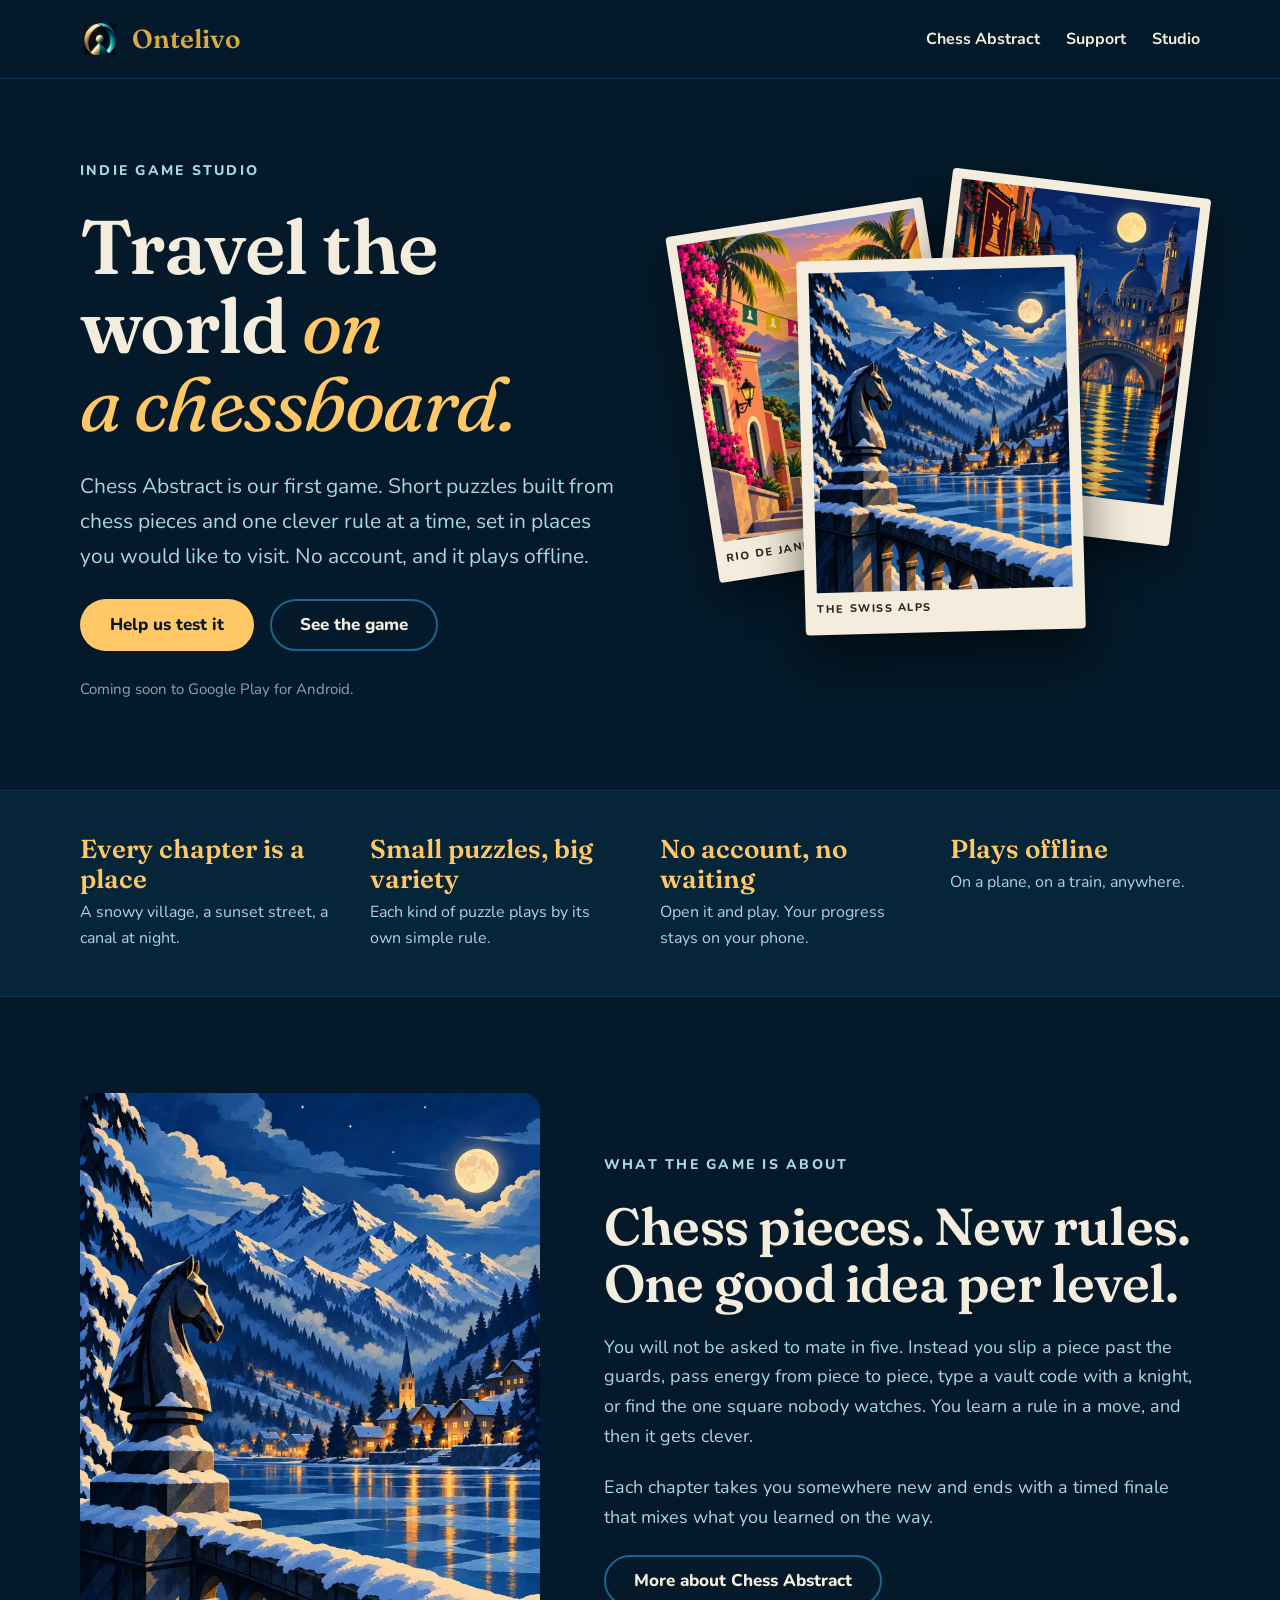
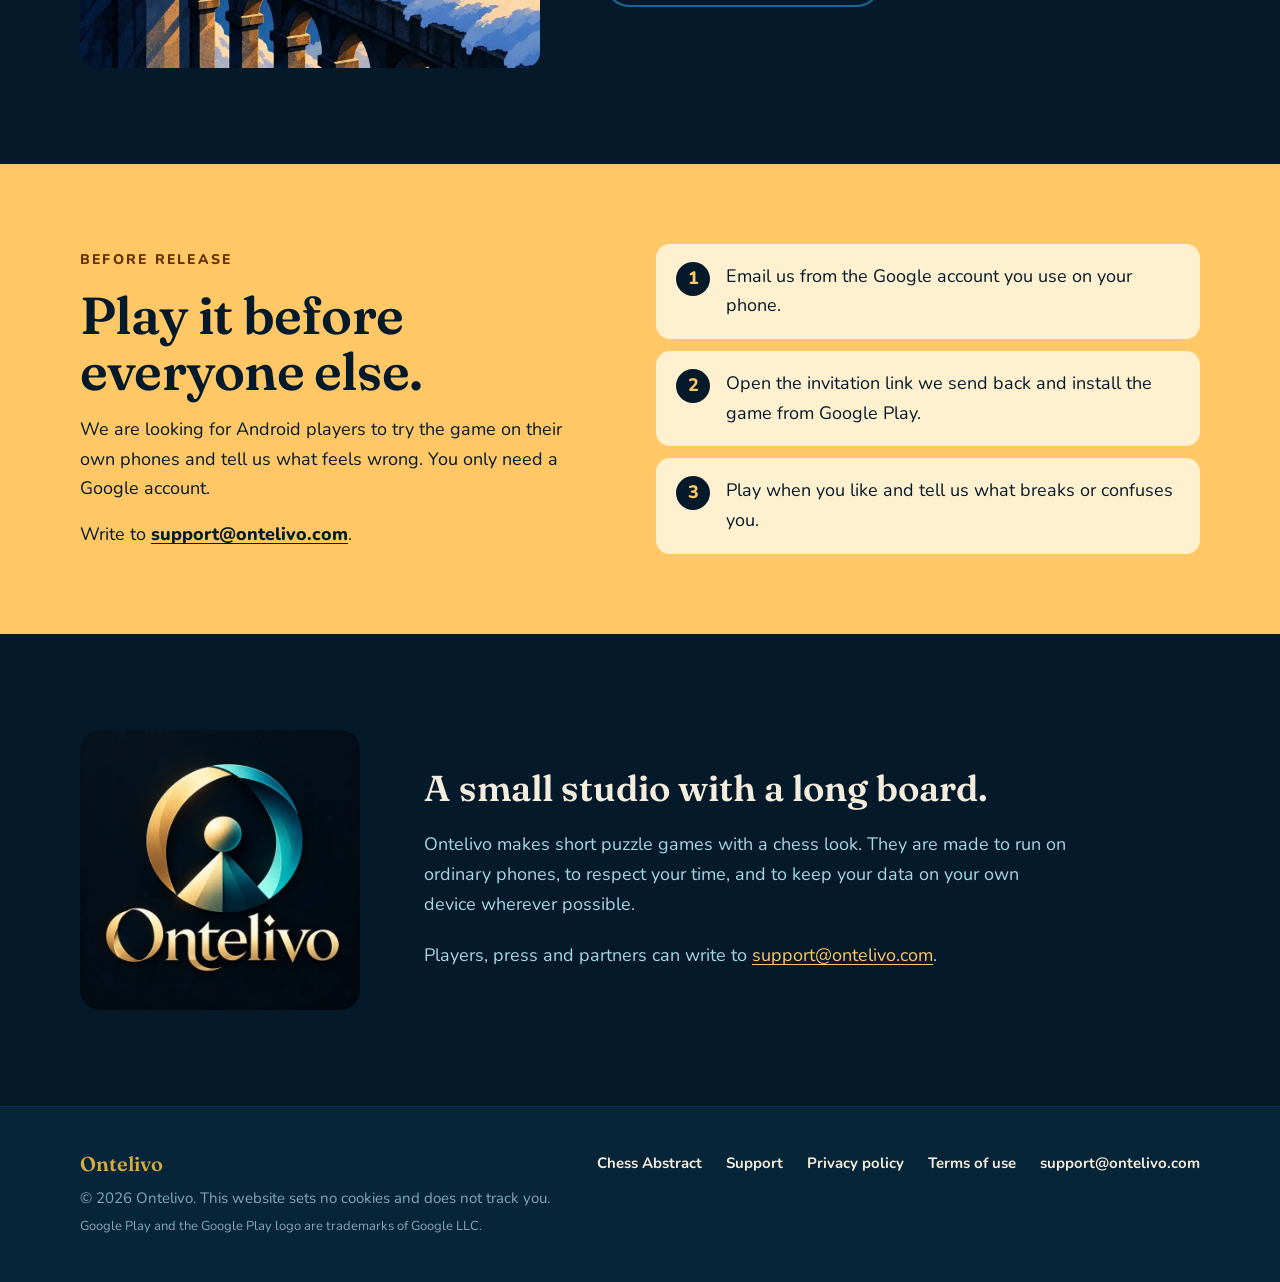
==== index.html @ 1ae859bc "SEO: keyword titles and descriptions, MobileApplication and WebSite structured data Co-Authored-By: " ====
<!doctype html>
<html lang="en">
<head>
<meta charset="utf-8">
<meta name="viewport" content="width=device-width, initial-scale=1, viewport-fit=cover">
<title>Ontelivo · Indie game studio, makers of Chess Abstract</title>
<meta name="description" content="Ontelivo is an indie game studio. Our first game, Chess Abstract, is a chess puzzle game that takes you around the world on a chessboard.">
<link rel="canonical" href="https://ontelivo.com/">
<link rel="icon" type="image/png" sizes="32x32" href="/img/favicon-32.png">
<link rel="icon" href="/favicon.ico" sizes="48x48">
<link rel="icon" type="image/png" sizes="48x48" href="/img/favicon-48.png">
<link rel="icon" type="image/png" sizes="96x96" href="/img/favicon-96.png">
<link rel="icon" type="image/png" sizes="192x192" href="/img/favicon-192.png">
<link rel="apple-touch-icon" href="/img/apple-touch-icon.png">
<meta name="theme-color" content="#041a2a">
<meta property="og:type" content="website">
<meta property="og:site_name" content="Ontelivo">
<meta property="og:title" content="Ontelivo · Indie game studio, makers of Chess Abstract">
<meta property="og:description" content="Ontelivo is an indie game studio. Our first game, Chess Abstract, is a chess puzzle game that takes you around the world on a chessboard.">
<meta property="og:url" content="https://ontelivo.com/">
<meta property="og:image" content="https://ontelivo.com/img/og.png">
<meta property="og:image:width" content="1200">
<meta property="og:image:height" content="630">
<meta name="twitter:card" content="summary_large_image">
<link rel="preload" href="/fonts/nunito-400.woff2" as="font" type="font/woff2" crossorigin>
<link rel="stylesheet" href="/style.css">
<script type="application/ld+json">
{"@context":"https://schema.org","@type":"Organization","name":"Ontelivo","url":"https://ontelivo.com/","logo":"https://ontelivo.com/img/logo.webp","email":"support@ontelivo.com"}
</script>
<script type="application/ld+json">
{"@context":"https://schema.org","@type":"WebSite","name":"Ontelivo","alternateName":"Ontelivo Studio","url":"https://ontelivo.com/"}
</script>
</head>
<body class="">
<a class="skip" href="#main">Skip to content</a>
<header class="site-header"><div class="wrap">
  <a class="brand" href="/"><span class="mark"><img src="/img/mark.webp" alt="" width="32" height="32"></span><span class="word">Ontelivo</span></a>
  <nav class="nav" aria-label="Main">
    <a href="/chess-abstract/">Chess Abstract</a>
    <a href="/chess-abstract/support/">Support</a>
    <a href="/#studio">Studio</a>
  </nav>
</div></header>
<main id="main">

<section class="hero"><div class="wrap">
  <div class="hero-copy">
    <p class="eyebrow">Indie game studio</p>
    <h1 class="h-xl">Travel the world <em class="accent">on a chessboard.</em></h1>
    <p class="lead">Chess Abstract is our first game. Short puzzles built from chess pieces and one clever rule at a time, set in places you would like to visit. No account, and it plays offline.</p>
    <div class="hero-actions">
      <a class="btn btn-primary" href="#test">Help us test it</a>
      <a class="btn btn-ghost" href="/chess-abstract/">See the game</a>
    </div>
    <p class="hero-note">Coming soon to Google Play for Android.</p>
  </div>
  <div class="collage" aria-hidden="false">
    <div class="collage-inner">
      <figure class="polaroid p1"><img src="/img/cover-ch3.webp" width="720" height="900" alt="A sunset view over the bay of Rio de Janeiro from a flight of steps, with pink bougainvillea and bunting printed with chess pawns" loading="lazy"><figcaption>Rio de Janeiro</figcaption></figure>
      <figure class="polaroid p2"><img src="/img/cover-ch2.webp" width="720" height="900" alt="A Venice canal at night with a gondola, a stone bridge and a banner showing a chess queen" loading="lazy"><figcaption>Venice</figcaption></figure>
      <figure class="polaroid p3"><img src="/img/cover-ch1.webp" width="720" height="900" alt="A snow-covered stone knight on a wall above a frozen Alpine lake, a lit village and mountains under a full moon" fetchpriority="high"><figcaption>The Swiss Alps</figcaption></figure>
    </div>
  </div>
</div></section>

<section class="band"><div class="wrap" style="padding-top:44px;padding-bottom:44px">
  <ul class="values">
    <li><strong>Every chapter is a place</strong><span>A snowy village, a sunset street, a canal at night.</span></li>
    <li><strong>Small puzzles, big variety</strong><span>Each kind of puzzle plays by its own simple rule.</span></li>
    <li><strong>No account, no waiting</strong><span>Open it and play. Your progress stays on your phone.</span></li>
    <li><strong>Plays offline</strong><span>On a plane, on a train, anywhere.</span></li>
  </ul>
</div></section>

<section class="section"><div class="wrap"><div class="split">
  <div class="media"><img src="/img/cover-ch1.webp" width="720" height="900" alt="A stone knight on a snowy wall overlooking a frozen lake, an Alpine village and mountains under a full moon" loading="lazy"></div>
  <div class="text">
    <p class="eyebrow">What the game is about</p>
    <h2 class="h-l">Chess pieces. New rules. One good idea per level.</h2>
    <p>You will not be asked to mate in five. Instead you slip a piece past the guards, pass energy from piece to piece, type a vault code with a knight, or find the one square nobody watches. You learn a rule in a move, and then it gets clever.</p>
    <p>Each chapter takes you somewhere new and ends with a timed finale that mixes what you learned on the way.</p>
    <a class="btn btn-ghost" style="align-self:flex-start" href="/chess-abstract/">More about Chess Abstract</a>
  </div>
</div></div></section>

<section class="tester" id="test"><div class="wrap">
  <div class="left">
    <p class="eyebrow">Before release</p>
    <h2 class="h-l">Play it before everyone else.</h2>
    <p>We are looking for Android players to try the game on their own phones and tell us what feels wrong. You only need a Google account.</p>
    <p>Write to <a class="mail" href="mailto:support@ontelivo.com?subject=I%20want%20to%20test%20Chess%20Abstract">support@ontelivo.com</a>.</p>
  </div>
  <ol class="right">
    <li><span>Email us from the Google account you use on your phone.</span></li>
    <li><span>Open the invitation link we send back and install the game from Google Play.</span></li>
    <li><span>Play when you like and tell us what breaks or confuses you.</span></li>
  </ol>
</div></section>

<section class="section" id="studio"><div class="wrap"><div class="split">
  <div class="media" style="max-width:280px;flex-basis:240px"><img src="/img/logo.webp" width="640" height="640" alt="Ontelivo logo" style="aspect-ratio:1;border-radius:20px" loading="lazy"></div>
  <div class="text">
    <h2 class="h-m">A small studio with a long board.</h2>
    <p>Ontelivo makes short puzzle games with a chess look. They are made to run on ordinary phones, to respect your time, and to keep your data on your own device wherever possible.</p>
    <p>Players, press and partners can write to <a href="mailto:support@ontelivo.com">support@ontelivo.com</a>.</p>
  </div>
</div></div></section>

</main>
<footer class="site-footer"><div class="wrap">
  <div class="left">
    <span class="word">Ontelivo</span>
    <span>© 2026 Ontelivo. This website sets no cookies and does not track you.</span>
    <span class="legal">Google Play and the Google Play logo are trademarks of Google LLC.</span>
  </div>
  <nav aria-label="Footer">
    <a href="/chess-abstract/">Chess Abstract</a>
    <a href="/chess-abstract/support/">Support</a>
    <a href="/chess-abstract/privacy/">Privacy policy</a>
    <a href="/chess-abstract/terms/">Terms of use</a>
    <a href="mailto:support@ontelivo.com">support@ontelivo.com</a>
  </nav>
</div></footer>
</body>
</html>
---- style.css ----
/* Ontelivo. Two moods taken from the game: the night "hub" (home, game) and the cream paper (reading pages). */
@font-face { font-family: "Fraunces"; font-weight: 600; font-style: normal; font-display: swap; src: url("/fonts/fraunces-600.woff2") format("woff2"); }
@font-face { font-family: "Fraunces"; font-weight: 400; font-style: italic; font-display: swap; src: url("/fonts/fraunces-400-italic.woff2") format("woff2"); }
@font-face { font-family: "Nunito"; font-weight: 400; font-style: normal; font-display: swap; src: url("/fonts/nunito-400.woff2") format("woff2"); }
@font-face { font-family: "Nunito"; font-weight: 700; font-style: normal; font-display: swap; src: url("/fonts/nunito-700.woff2") format("woff2"); }
@font-face { font-family: "Nunito"; font-weight: 800; font-style: normal; font-display: swap; src: url("/fonts/nunito-800.woff2") format("woff2"); }

:root {
  --night: #041a2a; --deep: #062538; --well: #0a3350; --raised: #0d4d75; --rim: #1b6590;
  --ice: #a9d6e5; --muted: #84a7bb; --lamp: #ffc766; --gold: #d7aa42;
  --cream: #f4ecdc; --paper-card: #fffaf0; --paper-line: #ddd2bd; --ink: #2b2a26; --ink-soft: #5c584f; --green: #1f6b3a;
  --display: "Fraunces", Georgia, "Times New Roman", serif;
  --body: "Nunito", system-ui, -apple-system, "Segoe UI", Roboto, sans-serif;
  --gutter: max(20px, env(safe-area-inset-left, 0px));
}

/* Night pages are always dark. Paper pages follow the visitor's setting. */
body { --bg: var(--night); --fg: var(--cream); --soft: var(--ice); --faint: var(--muted); --line: var(--well); --link: var(--lamp); --card: var(--deep); --band: var(--deep); }
body.paper { --bg: var(--cream); --fg: var(--ink); --soft: var(--ink-soft); --faint: var(--ink-soft); --line: var(--paper-line); --link: #0d4d75; --card: var(--paper-card); --band: var(--paper-card); }
@media (prefers-color-scheme: dark) {
  body.paper { --bg: var(--night); --fg: var(--cream); --soft: var(--ice); --faint: var(--muted); --line: var(--well); --link: var(--lamp); --card: var(--deep); --band: var(--deep); --green: #8fd199; }
}

* { box-sizing: border-box; }
html { -webkit-text-size-adjust: 100%; }
body { margin: 0; background: var(--bg); color: var(--fg); font: 18px/1.65 var(--body); }
img { max-width: 100%; height: auto; }
a { color: var(--link); text-underline-offset: 3px; }
a:hover { text-decoration-thickness: 2px; }
a:focus-visible, button:focus-visible { outline: 3px solid var(--lamp); outline-offset: 3px; border-radius: 4px; }
body.paper a:focus-visible { outline-color: #0d4d75; }
@media (prefers-color-scheme: dark) { body.paper a:focus-visible { outline-color: var(--lamp); } }
h1, h2, h3 { font-family: var(--display); font-weight: 600; margin: 0; text-wrap: balance; }
p { margin: 0; }
.wrap { max-width: 1160px; margin: 0 auto; padding-left: var(--gutter); padding-right: max(20px, env(safe-area-inset-right, 0px)); }
.skip { position: absolute; left: -999px; top: 8px; background: var(--lamp); color: var(--night); padding: 10px 16px; border-radius: 8px; font-weight: 800; z-index: 10; }
.skip:focus { left: 8px; }

/* header */
.site-header { border-bottom: 1px solid var(--line); }
.site-header .wrap { display: flex; flex-wrap: wrap; align-items: center; justify-content: space-between; gap: 12px 28px; padding-top: 18px; padding-bottom: 18px; }
.brand { display: flex; align-items: center; gap: 12px; text-decoration: none; color: var(--fg); }
.brand .mark { width: 40px; height: 40px; border-radius: 10px; background: var(--night); display: grid; place-items: center; }
.brand .mark img { width: 32px; height: 32px; display: block; }
.brand .word { font-family: var(--display); font-size: 26px; line-height: 1; color: var(--gold); }
body.paper .brand .word { color: var(--fg); }
.nav { display: flex; flex-wrap: wrap; align-items: center; gap: 4px 26px; font-size: 16px; font-weight: 700; }
.nav a { color: var(--fg); text-decoration: none; padding: 8px 0; }
.nav a:hover { text-decoration: underline; text-underline-offset: 6px; }
.nav a[aria-current="page"] { color: var(--link); text-decoration: underline; text-underline-offset: 6px; text-decoration-thickness: 2px; }

/* buttons */
.btn { display: inline-flex; align-items: center; justify-content: center; min-height: 52px; padding: 0 28px; border-radius: 999px; font-weight: 800; font-size: 17px; text-decoration: none; border: 2px solid transparent; }
.btn-primary { background: var(--lamp); color: var(--night); }
.btn-primary:hover { background: #fff1cf; }
.btn-ghost { border-color: var(--rim); color: var(--fg); }
.btn-ghost:hover { background: var(--well); }
.btn-static { background: var(--well); color: var(--cream); border-color: var(--rim); cursor: default; }

/* type */
.eyebrow { font-size: 14px; font-weight: 800; letter-spacing: 0.16em; text-transform: uppercase; color: var(--soft); }
.lead { font-size: 21px; color: var(--soft); max-width: 34em; }
.h-xl { font-size: clamp(42px, 7vw, 76px); line-height: 1.03; letter-spacing: -0.02em; }
.h-l { font-size: clamp(32px, 4.6vw, 52px); line-height: 1.08; letter-spacing: -0.015em; }
.h-m { font-size: clamp(26px, 3.4vw, 36px); line-height: 1.12; }
em.accent { font-family: var(--display); font-style: italic; font-weight: 400; color: var(--lamp); }

/* home hero */
.hero .wrap { display: flex; flex-wrap: wrap; align-items: center; gap: 56px 64px; padding-top: 80px; padding-bottom: 88px; }
.hero-copy { flex: 1 1 440px; min-width: 0; display: flex; flex-direction: column; gap: 26px; }
.hero-actions { display: flex; flex-wrap: wrap; gap: 12px 16px; align-items: center; }
.hero-note { font-size: 15px; color: var(--faint); }
.collage { flex: 1 1 420px; min-width: 0; display: flex; justify-content: center; }
.collage-inner { position: relative; width: 100%; max-width: 500px; aspect-ratio: 500 / 540; }
.polaroid { position: absolute; margin: 0; padding: 10px 10px 14px; background: var(--cream); color: var(--ink); border-radius: 4px; box-shadow: 0 18px 40px rgba(0, 0, 0, 0.45); }
.polaroid img { display: block; width: 100%; aspect-ratio: 1122 / 1402; object-fit: cover; }
.polaroid figcaption { padding-top: 8px; font-size: 11px; font-weight: 800; letter-spacing: 0.14em; text-transform: uppercase; }
.polaroid.p1 { left: 0; top: 10%; width: 52%; transform: rotate(-9deg); }
.polaroid.p2 { right: 0; top: 4%; width: 52%; transform: rotate(7deg); }
.polaroid.p3 { left: 22%; top: 18%; width: 56%; padding: 12px 12px 16px; transform: rotate(-1.5deg); box-shadow: 0 24px 50px rgba(0, 0, 0, 0.55); }

/* sections */
.band { background: var(--band); border-top: 1px solid var(--line); border-bottom: 1px solid var(--line); }
.section .wrap { padding-top: 96px; padding-bottom: 96px; }
.split { display: flex; flex-wrap: wrap; align-items: center; gap: 48px 64px; }
.split > * { min-width: 0; }
.split .media { flex: 1 1 360px; max-width: 460px; }
.split .media img { display: block; width: 100%; aspect-ratio: 4 / 5; object-fit: cover; border-radius: 16px; }
.split .text { flex: 1 1 440px; display: flex; flex-direction: column; gap: 22px; }
.text p { color: var(--soft); max-width: 36em; }

.pillrow { list-style: none; margin: 0; padding: 0; display: flex; flex-wrap: wrap; gap: 10px; }
.pillrow li { padding: 6px 16px; border-radius: 999px; background: var(--well); color: var(--cream); font-size: 15px; font-weight: 700; }

.values { list-style: none; margin: 0; padding: 0; display: flex; flex-wrap: wrap; gap: 28px 40px; }
.values li { flex: 1 1 220px; min-width: 0; display: flex; flex-direction: column; gap: 4px; }
.values strong { font-family: var(--display); font-size: 26px; font-weight: 600; color: var(--lamp); line-height: 1.15; }
.values span { font-size: 16px; color: var(--soft); }

.tester { background: var(--lamp); color: var(--night); }
.tester .wrap { padding-top: 80px; padding-bottom: 80px; display: flex; flex-wrap: wrap; gap: 36px 72px; align-items: center; }
.tester .eyebrow { color: #633002; }
.tester .left { flex: 1 1 380px; min-width: 0; display: flex; flex-direction: column; gap: 16px; }
.tester .left p { max-width: 30em; }
.tester a.mail { font-weight: 800; color: var(--night); overflow-wrap: anywhere; }
.tester .right { flex: 1 1 420px; min-width: 0; margin: 0; padding: 0; list-style: none; display: flex; flex-direction: column; gap: 12px; counter-reset: step; }
.tester .right li { counter-increment: step; display: flex; gap: 16px; align-items: flex-start; padding: 18px 20px; border-radius: 14px; background: #fff1cf; }
.tester .right li::before { content: counter(step); flex: none; width: 34px; height: 34px; border-radius: 50%; background: var(--night); color: var(--lamp); display: grid; place-items: center; font-weight: 800; }

/* game page */
.gamehead .wrap { display: flex; flex-wrap: wrap; align-items: center; gap: 56px 72px; padding-top: 72px; padding-bottom: 88px; }
.gamehead .copy { flex: 1 1 460px; min-width: 0; display: flex; flex-direction: column; gap: 24px; }
.gamehead .icon-row { display: flex; align-items: center; gap: 16px; }
.gamehead .icon-row img { width: 72px; height: 72px; border-radius: 18px; }
.phone { flex: 0 1 320px; width: 100%; max-width: 320px; aspect-ratio: 9 / 19; padding: 12px; border-radius: 44px; background: #0b0f14; border: 1px solid var(--rim); box-shadow: 0 30px 60px rgba(0, 0, 0, 0.5); margin: 0 auto; }
.phone .screen { position: relative; width: 100%; height: 100%; border-radius: 32px; overflow: hidden; background: var(--deep); }
.phone .screen img { position: absolute; inset: 0; width: 100%; height: 100%; object-fit: cover; }
.phone .caption { position: absolute; left: 0; right: 0; bottom: 0; padding: 22px 18px 26px; background: rgba(4, 26, 42, 0.84); display: flex; flex-direction: column; align-items: center; gap: 4px; text-align: center; }
.phone .caption small { font-size: 11px; font-weight: 800; letter-spacing: 0.2em; color: var(--ice); }
.phone .caption strong { font-family: var(--display); font-size: 26px; letter-spacing: 0.04em; font-weight: 600; }
.phone .caption .go { margin-top: 10px; padding: 9px 34px; border-radius: 12px; background: #278447; border-bottom: 4px solid #1b5e31; color: #fff; font-weight: 800; letter-spacing: 0.08em; }

.cards { display: flex; flex-wrap: wrap; gap: 28px; margin-top: 44px; }
.postcard { flex: 1 1 280px; min-width: 0; margin: 0; padding: 12px 12px 22px; border-radius: 6px; background: var(--cream); color: var(--ink); display: flex; flex-direction: column; gap: 14px; }
.postcard img { display: block; width: 100%; aspect-ratio: 1122 / 1402; object-fit: cover; border-radius: 2px; }
.postcard .meta { padding: 0 8px; display: flex; flex-direction: column; gap: 4px; }
.postcard .where { font-size: 12px; font-weight: 800; letter-spacing: 0.16em; text-transform: uppercase; color: #5c584f; }
.postcard h3 { font-size: 28px; line-height: 1.12; }
.postcard .quote { font-family: var(--display); font-style: italic; font-weight: 400; font-size: 17px; color: #5c584f; }

.rules { display: flex; flex-wrap: wrap; gap: 20px; margin-top: 44px; }
.rule { flex: 1 1 300px; min-width: 0; padding: 24px; border-radius: 14px; background: var(--paper-card); border: 1px solid var(--paper-line); display: flex; flex-direction: column; gap: 8px; color: var(--ink); }
.rule .sq { width: 34px; height: 34px; background: conic-gradient(#2b2a26 0 25%, #d4bb88 0 50%, #2b2a26 0 75%, #d4bb88 0); border-radius: 4px; }
.rule h3 { font-size: 26px; }
.rule p { font-size: 16px; color: #5c584f; }
.paperband { background: var(--cream); color: var(--ink); }
.paperband .eyebrow { color: var(--green); }
.paperband .h-l { margin-top: 14px; max-width: 18em; }
.rush { margin-top: 24px; padding: 26px 30px; border-radius: 14px; background: var(--night); color: var(--cream); display: flex; flex-wrap: wrap; gap: 8px 40px; align-items: center; justify-content: space-between; }
.rush h3 { font-size: 30px; color: var(--lamp); }
.rush p { color: var(--ice); flex: 1 1 340px; }

/* reading pages */
.doc-head .wrap { padding-top: 64px; padding-bottom: 28px; display: flex; flex-direction: column; gap: 14px; }
.crumbs { font-size: 15px; font-weight: 700; color: var(--faint); }
.crumbs a { color: var(--faint); }
.doc-head h1 { font-size: clamp(38px, 6vw, 62px); line-height: 1.06; letter-spacing: -0.02em; }
.doc-head .lead { color: var(--soft); }
.stamp { font-size: 15px; color: var(--faint); }
.doc .wrap { padding-top: 20px; padding-bottom: 104px; display: flex; flex-wrap: wrap; align-items: flex-start; gap: 40px 56px; }
.toc { flex: 0 1 240px; min-width: 0; position: sticky; top: 16px; font-size: 15px; font-weight: 700; display: flex; flex-direction: column; gap: 4px; }
.toc a { color: var(--soft); text-decoration: none; padding: 5px 0; }
.toc a:hover { color: var(--link); text-decoration: underline; }
.toc .eyebrow { margin-bottom: 6px; }
.prose { flex: 1 1 560px; min-width: 0; max-width: 46em; display: flex; flex-direction: column; gap: 14px; }
.prose h2 { font-size: 30px; line-height: 1.15; margin-top: 30px; scroll-margin-top: 20px; }
.prose h2:first-child { margin-top: 0; }
.prose h3 { font-size: 21px; margin-top: 10px; }
.prose p, .prose li { font-size: 18px; }
.prose ul { margin: 0; padding-left: 22px; display: flex; flex-direction: column; gap: 8px; }
.prose .box { padding: 20px 22px; border-radius: 14px; background: var(--card); border: 1px solid var(--line); display: flex; flex-direction: column; gap: 8px; }
.prose .box h3 { margin-top: 0; }
.tablewrap { overflow-x: auto; border: 1px solid var(--line); border-radius: 12px; }
table { border-collapse: collapse; width: 100%; min-width: 560px; font-size: 16px; }
th, td { text-align: left; vertical-align: top; padding: 12px 14px; border-bottom: 1px solid var(--line); }
th { font-size: 13px; letter-spacing: 0.1em; text-transform: uppercase; color: var(--faint); background: var(--card); }
tr:last-child td { border-bottom: 0; }

/* support */
.support .wrap { padding-top: 24px; padding-bottom: 104px; display: flex; flex-wrap: wrap; align-items: flex-start; gap: 48px; }
.contact { flex: 1 1 360px; max-width: 440px; min-width: 0; display: flex; flex-direction: column; gap: 18px; padding: 30px; border-radius: 18px; background: var(--night); color: var(--cream); }
.contact h2 { font-size: 30px; }
.contact .addr { font-size: 22px; font-weight: 800; color: var(--lamp); overflow-wrap: anywhere; }
.contact p { font-size: 16px; color: var(--ice); }
.template { padding: 16px 18px; border-radius: 12px; background: var(--deep); border: 1px solid var(--well); font-size: 15px; line-height: 1.7; color: var(--cream); }
.template p { color: var(--cream); font-size: 15px; }
.faq { flex: 999 1 520px; min-width: 0; display: flex; flex-direction: column; gap: 52px; }
.faq h2 { font-family: var(--body); font-size: 14px; font-weight: 800; letter-spacing: 0.16em; text-transform: uppercase; color: var(--green); margin-bottom: 8px; }
.faq .q { padding: 20px 0; border-top: 1px solid var(--line); display: flex; flex-direction: column; gap: 6px; }
.faq h3 { font-size: 24px; line-height: 1.25; }
.faq .q p { color: var(--soft); max-width: 40em; }

/* footer */
.site-footer { background: var(--deep); border-top: 1px solid var(--well); color: var(--muted); }
.site-footer .wrap { padding-top: 40px; padding-bottom: calc(44px + env(safe-area-inset-bottom, 0px)); display: flex; flex-wrap: wrap; justify-content: space-between; gap: 24px 40px; font-size: 15px; }
.site-footer .left { display: flex; flex-direction: column; gap: 6px; max-width: 34em; }
.site-footer .word { font-family: var(--display); font-size: 20px; color: var(--gold); }
.site-footer nav { display: flex; flex-wrap: wrap; gap: 6px 24px; align-items: flex-start; font-weight: 700; }
.site-footer a { color: var(--cream); text-decoration: none; padding: 4px 0; }
.site-footer a:hover { text-decoration: underline; }
.site-footer a:focus-visible { outline-color: var(--lamp); }
.site-footer .legal { font-size: 13px; }

@media (max-width: 640px) {
  body { font-size: 17px; }
  .hero .wrap { padding-top: 48px; padding-bottom: 56px; }
  .section .wrap { padding-top: 64px; padding-bottom: 64px; }
  .tester .wrap { padding-top: 56px; padding-bottom: 56px; }
  .toc { position: static; flex-basis: 100%; }
}
@media (prefers-reduced-motion: reduce) { * { scroll-behavior: auto !important; } }
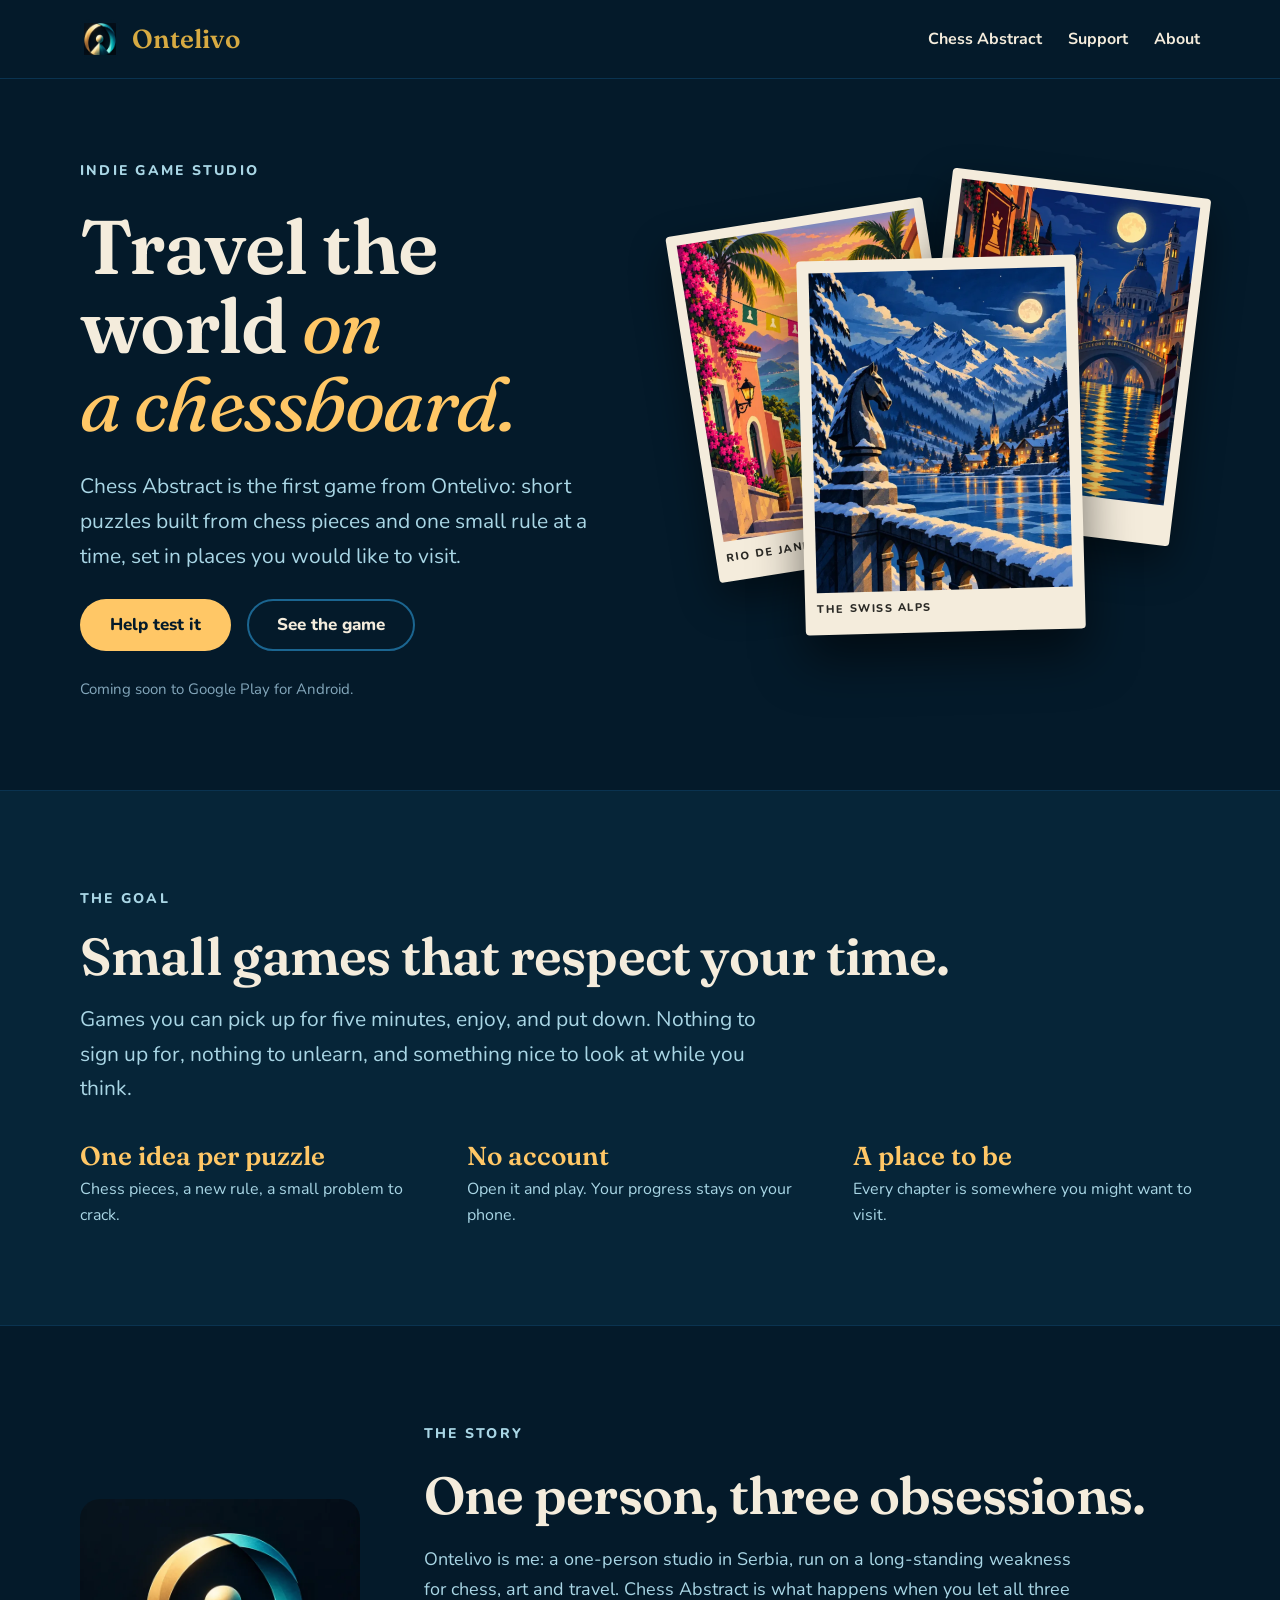
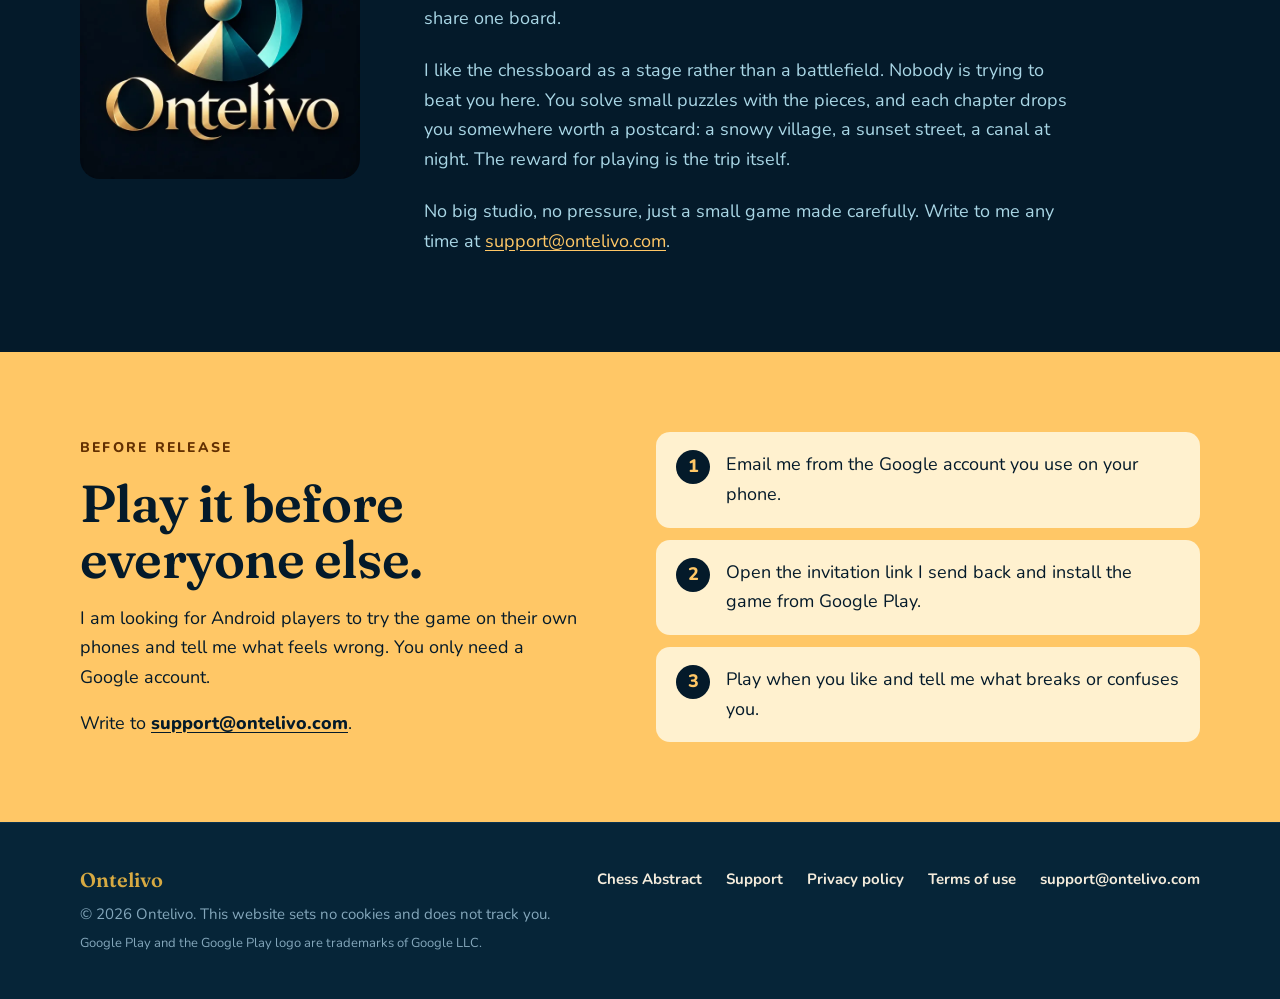
==== commit 174d35b5: "Revise site: minimal home with goal and story, drop unverified claims - Home: add goal and one-perso" ====
--- a/index.html
+++ b/index.html
@@ -4,7 +4,7 @@
 <meta charset="utf-8">
 <meta name="viewport" content="width=device-width, initial-scale=1, viewport-fit=cover">
 <title>Ontelivo · Indie game studio, makers of Chess Abstract</title>
-<meta name="description" content="Ontelivo is an indie game studio. Our first game, Chess Abstract, is a chess puzzle game that takes you around the world on a chessboard.">
+<meta name="description" content="Ontelivo is a one-person indie game studio from Serbia. Its first game, Chess Abstract, is a chess puzzle game that takes you around the world on a chessboard.">
 <link rel="canonical" href="https://ontelivo.com/">
 <link rel="icon" type="image/png" sizes="32x32" href="/img/favicon-32.png">
 <link rel="icon" href="/favicon.ico" sizes="48x48">
@@ -16,7 +16,7 @@
 <meta property="og:type" content="website">
 <meta property="og:site_name" content="Ontelivo">
 <meta property="og:title" content="Ontelivo · Indie game studio, makers of Chess Abstract">
-<meta property="og:description" content="Ontelivo is an indie game studio. Our first game, Chess Abstract, is a chess puzzle game that takes you around the world on a chessboard.">
+<meta property="og:description" content="Ontelivo is a one-person indie game studio from Serbia. Its first game, Chess Abstract, is a chess puzzle game that takes you around the world on a chessboard.">
 <meta property="og:url" content="https://ontelivo.com/">
 <meta property="og:image" content="https://ontelivo.com/img/og.png">
 <meta property="og:image:width" content="1200">
@@ -38,7 +38,7 @@
   <nav class="nav" aria-label="Main">
     <a href="/chess-abstract/">Chess Abstract</a>
     <a href="/chess-abstract/support/">Support</a>
-    <a href="/#studio">Studio</a>
+    <a href="/#about">About</a>
   </nav>
 </div></header>
 <main id="main">
@@ -47,14 +47,14 @@
   <div class="hero-copy">
     <p class="eyebrow">Indie game studio</p>
     <h1 class="h-xl">Travel the world <em class="accent">on a chessboard.</em></h1>
-    <p class="lead">Chess Abstract is our first game. Short puzzles built from chess pieces and one clever rule at a time, set in places you would like to visit. No account, and it plays offline.</p>
+    <p class="lead">Chess Abstract is the first game from Ontelivo: short puzzles built from chess pieces and one small rule at a time, set in places you would like to visit.</p>
     <div class="hero-actions">
-      <a class="btn btn-primary" href="#test">Help us test it</a>
+      <a class="btn btn-primary" href="#test">Help test it</a>
       <a class="btn btn-ghost" href="/chess-abstract/">See the game</a>
     </div>
     <p class="hero-note">Coming soon to Google Play for Android.</p>
   </div>
-  <div class="collage" aria-hidden="false">
+  <div class="collage">
     <div class="collage-inner">
       <figure class="polaroid p1"><img src="/img/cover-ch3.webp" width="720" height="900" alt="A sunset view over the bay of Rio de Janeiro from a flight of steps, with pink bougainvillea and bunting printed with chess pawns" loading="lazy"><figcaption>Rio de Janeiro</figcaption></figure>
       <figure class="polaroid p2"><img src="/img/cover-ch2.webp" width="720" height="900" alt="A Venice canal at night with a gondola, a stone bridge and a banner showing a chess queen" loading="lazy"><figcaption>Venice</figcaption></figure>
@@ -63,23 +63,25 @@
   </div>
 </div></section>
 
-<section class="band"><div class="wrap" style="padding-top:44px;padding-bottom:44px">
+<section class="band section" id="goal"><div class="wrap stack">
+  <p class="eyebrow">The goal</p>
+  <h2 class="h-l">Small games that respect your time.</h2>
+  <p class="lead">Games you can pick up for five minutes, enjoy, and put down. Nothing to sign up for, nothing to unlearn, and something nice to look at while you think.</p>
   <ul class="values">
-    <li><strong>Every chapter is a place</strong><span>A snowy village, a sunset street, a canal at night.</span></li>
-    <li><strong>Small puzzles, big variety</strong><span>Each kind of puzzle plays by its own simple rule.</span></li>
-    <li><strong>No account, no waiting</strong><span>Open it and play. Your progress stays on your phone.</span></li>
-    <li><strong>Plays offline</strong><span>On a plane, on a train, anywhere.</span></li>
+    <li><strong>One idea per puzzle</strong><span>Chess pieces, a new rule, a small problem to crack.</span></li>
+    <li><strong>No account</strong><span>Open it and play. Your progress stays on your phone.</span></li>
+    <li><strong>A place to be</strong><span>Every chapter is somewhere you might want to visit.</span></li>
   </ul>
 </div></section>
 
-<section class="section"><div class="wrap"><div class="split">
-  <div class="media"><img src="/img/cover-ch1.webp" width="720" height="900" alt="A stone knight on a snowy wall overlooking a frozen lake, an Alpine village and mountains under a full moon" loading="lazy"></div>
+<section class="section" id="about"><div class="wrap"><div class="split">
+  <div class="media" style="max-width:280px;flex-basis:240px"><img src="/img/logo.webp" width="640" height="640" alt="Ontelivo logo" style="aspect-ratio:1;border-radius:20px" loading="lazy"></div>
   <div class="text">
-    <p class="eyebrow">What the game is about</p>
-    <h2 class="h-l">Chess pieces. New rules. One good idea per level.</h2>
-    <p>You will not be asked to mate in five. Instead you slip a piece past the guards, pass energy from piece to piece, type a vault code with a knight, or find the one square nobody watches. You learn a rule in a move, and then it gets clever.</p>
-    <p>Each chapter takes you somewhere new and ends with a timed finale that mixes what you learned on the way.</p>
-    <a class="btn btn-ghost" style="align-self:flex-start" href="/chess-abstract/">More about Chess Abstract</a>
+    <p class="eyebrow">The story</p>
+    <h2 class="h-l">One person, three obsessions.</h2>
+    <p>Ontelivo is me: a one-person studio in Serbia, run on a long-standing weakness for chess, art and travel. Chess Abstract is what happens when you let all three share one board.</p>
+    <p>I like the chessboard as a stage rather than a battlefield. Nobody is trying to beat you here. You solve small puzzles with the pieces, and each chapter drops you somewhere worth a postcard: a snowy village, a sunset street, a canal at night. The reward for playing is the trip itself.</p>
+    <p>No big studio, no pressure, just a small game made carefully. Write to me any time at <a href="mailto:support@ontelivo.com">support@ontelivo.com</a>.</p>
   </div>
 </div></div></section>
 
@@ -87,24 +89,15 @@
   <div class="left">
     <p class="eyebrow">Before release</p>
     <h2 class="h-l">Play it before everyone else.</h2>
-    <p>We are looking for Android players to try the game on their own phones and tell us what feels wrong. You only need a Google account.</p>
+    <p>I am looking for Android players to try the game on their own phones and tell me what feels wrong. You only need a Google account.</p>
     <p>Write to <a class="mail" href="mailto:support@ontelivo.com?subject=I%20want%20to%20test%20Chess%20Abstract">support@ontelivo.com</a>.</p>
   </div>
   <ol class="right">
-    <li><span>Email us from the Google account you use on your phone.</span></li>
-    <li><span>Open the invitation link we send back and install the game from Google Play.</span></li>
-    <li><span>Play when you like and tell us what breaks or confuses you.</span></li>
+    <li><span>Email me from the Google account you use on your phone.</span></li>
+    <li><span>Open the invitation link I send back and install the game from Google Play.</span></li>
+    <li><span>Play when you like and tell me what breaks or confuses you.</span></li>
   </ol>
 </div></section>
-
-<section class="section" id="studio"><div class="wrap"><div class="split">
-  <div class="media" style="max-width:280px;flex-basis:240px"><img src="/img/logo.webp" width="640" height="640" alt="Ontelivo logo" style="aspect-ratio:1;border-radius:20px" loading="lazy"></div>
-  <div class="text">
-    <h2 class="h-m">A small studio with a long board.</h2>
-    <p>Ontelivo makes short puzzle games with a chess look. They are made to run on ordinary phones, to respect your time, and to keep your data on your own device wherever possible.</p>
-    <p>Players, press and partners can write to <a href="mailto:support@ontelivo.com">support@ontelivo.com</a>.</p>
-  </div>
-</div></div></section>
 
 </main>
 <footer class="site-footer"><div class="wrap">
--- a/style.css
+++ b/style.css
@@ -82,6 +82,8 @@
 /* sections */
 .band { background: var(--band); border-top: 1px solid var(--line); border-bottom: 1px solid var(--line); }
 .section .wrap { padding-top: 96px; padding-bottom: 96px; }
+.stack { display: flex; flex-direction: column; align-items: flex-start; gap: 18px; }
+.stack .values { margin-top: 18px; }
 .split { display: flex; flex-wrap: wrap; align-items: center; gap: 48px 64px; }
 .split > * { min-width: 0; }
 .split .media { flex: 1 1 360px; max-width: 460px; }
@@ -89,8 +91,6 @@
 .split .text { flex: 1 1 440px; display: flex; flex-direction: column; gap: 22px; }
 .text p { color: var(--soft); max-width: 36em; }
 
-.pillrow { list-style: none; margin: 0; padding: 0; display: flex; flex-wrap: wrap; gap: 10px; }
-.pillrow li { padding: 6px 16px; border-radius: 999px; background: var(--well); color: var(--cream); font-size: 15px; font-weight: 700; }
 
 .values { list-style: none; margin: 0; padding: 0; display: flex; flex-wrap: wrap; gap: 28px 40px; }
 .values li { flex: 1 1 220px; min-width: 0; display: flex; flex-direction: column; gap: 4px; }
@@ -124,21 +124,8 @@
 .postcard { flex: 1 1 280px; min-width: 0; margin: 0; padding: 12px 12px 22px; border-radius: 6px; background: var(--cream); color: var(--ink); display: flex; flex-direction: column; gap: 14px; }
 .postcard img { display: block; width: 100%; aspect-ratio: 1122 / 1402; object-fit: cover; border-radius: 2px; }
 .postcard .meta { padding: 0 8px; display: flex; flex-direction: column; gap: 4px; }
-.postcard .where { font-size: 12px; font-weight: 800; letter-spacing: 0.16em; text-transform: uppercase; color: #5c584f; }
 .postcard h3 { font-size: 28px; line-height: 1.12; }
-.postcard .quote { font-family: var(--display); font-style: italic; font-weight: 400; font-size: 17px; color: #5c584f; }
 
-.rules { display: flex; flex-wrap: wrap; gap: 20px; margin-top: 44px; }
-.rule { flex: 1 1 300px; min-width: 0; padding: 24px; border-radius: 14px; background: var(--paper-card); border: 1px solid var(--paper-line); display: flex; flex-direction: column; gap: 8px; color: var(--ink); }
-.rule .sq { width: 34px; height: 34px; background: conic-gradient(#2b2a26 0 25%, #d4bb88 0 50%, #2b2a26 0 75%, #d4bb88 0); border-radius: 4px; }
-.rule h3 { font-size: 26px; }
-.rule p { font-size: 16px; color: #5c584f; }
-.paperband { background: var(--cream); color: var(--ink); }
-.paperband .eyebrow { color: var(--green); }
-.paperband .h-l { margin-top: 14px; max-width: 18em; }
-.rush { margin-top: 24px; padding: 26px 30px; border-radius: 14px; background: var(--night); color: var(--cream); display: flex; flex-wrap: wrap; gap: 8px 40px; align-items: center; justify-content: space-between; }
-.rush h3 { font-size: 30px; color: var(--lamp); }
-.rush p { color: var(--ice); flex: 1 1 340px; }
 
 /* reading pages */
 .doc-head .wrap { padding-top: 64px; padding-bottom: 28px; display: flex; flex-direction: column; gap: 14px; }
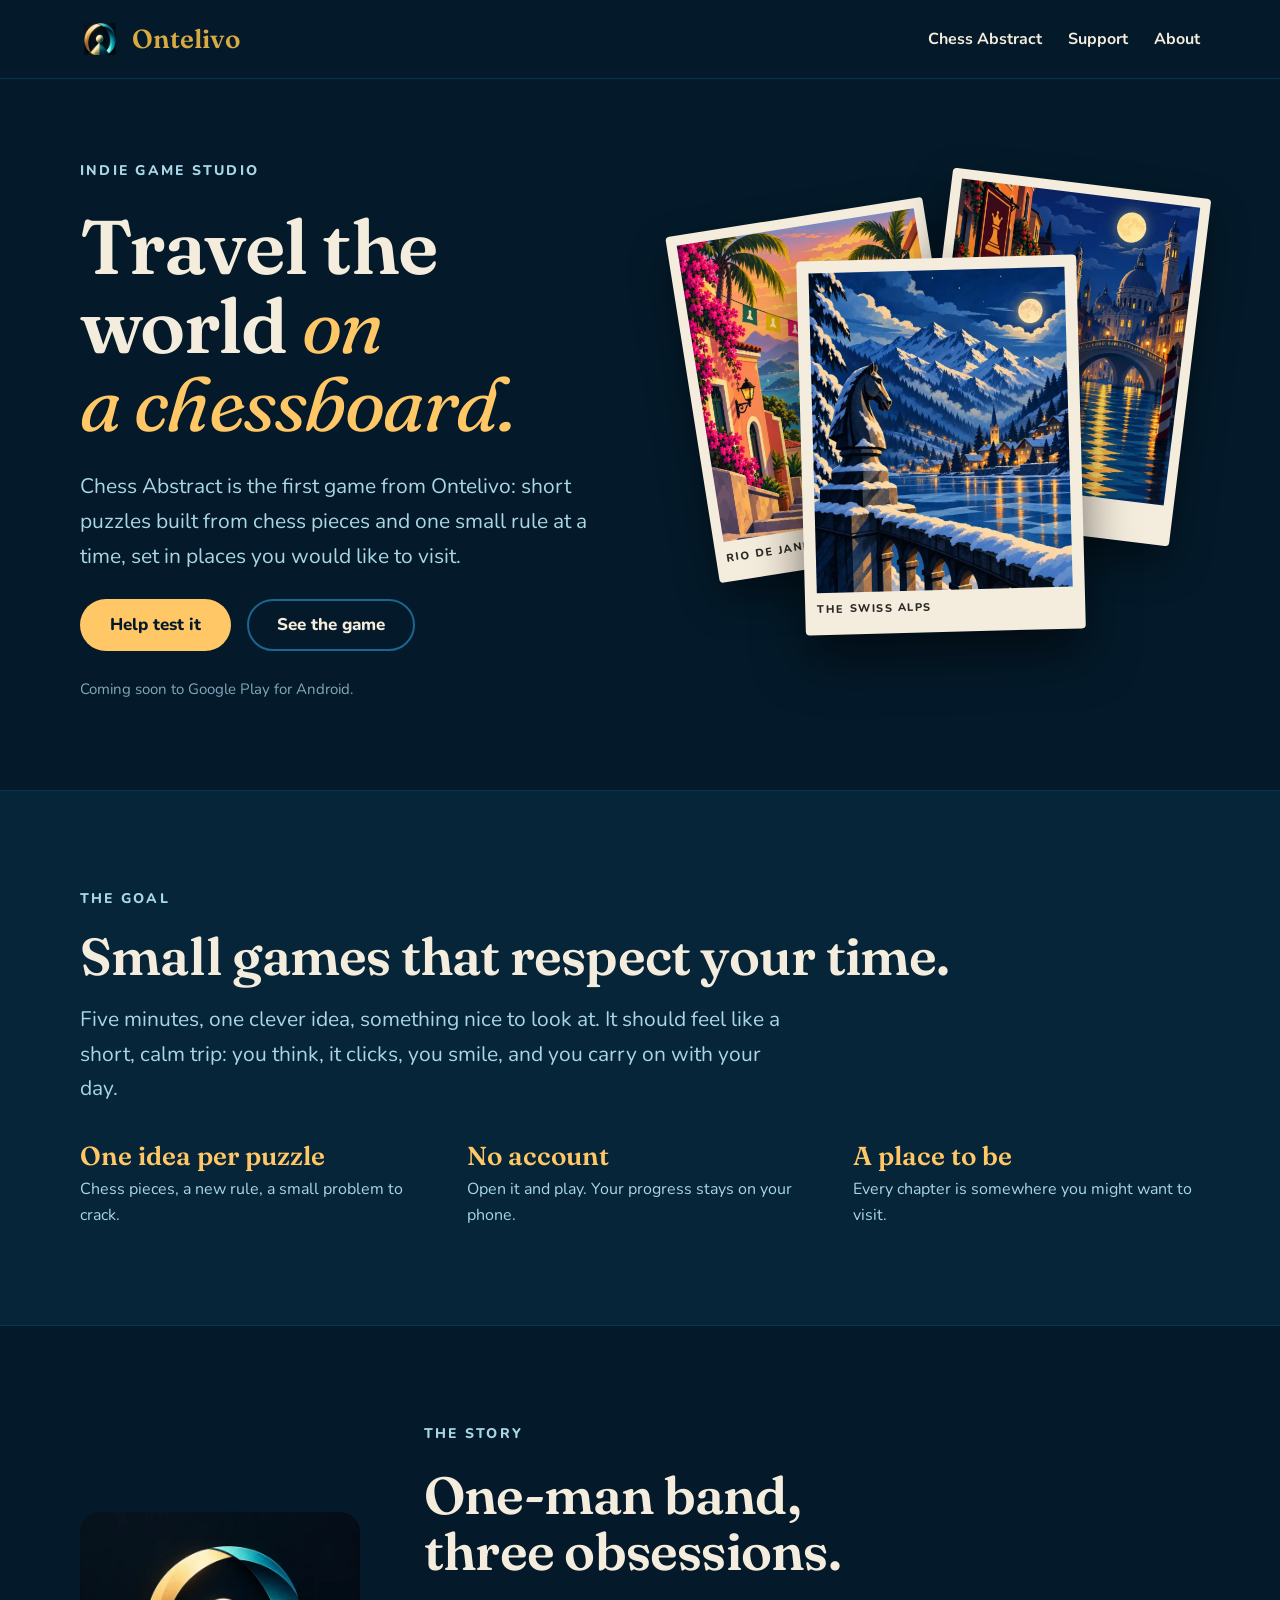
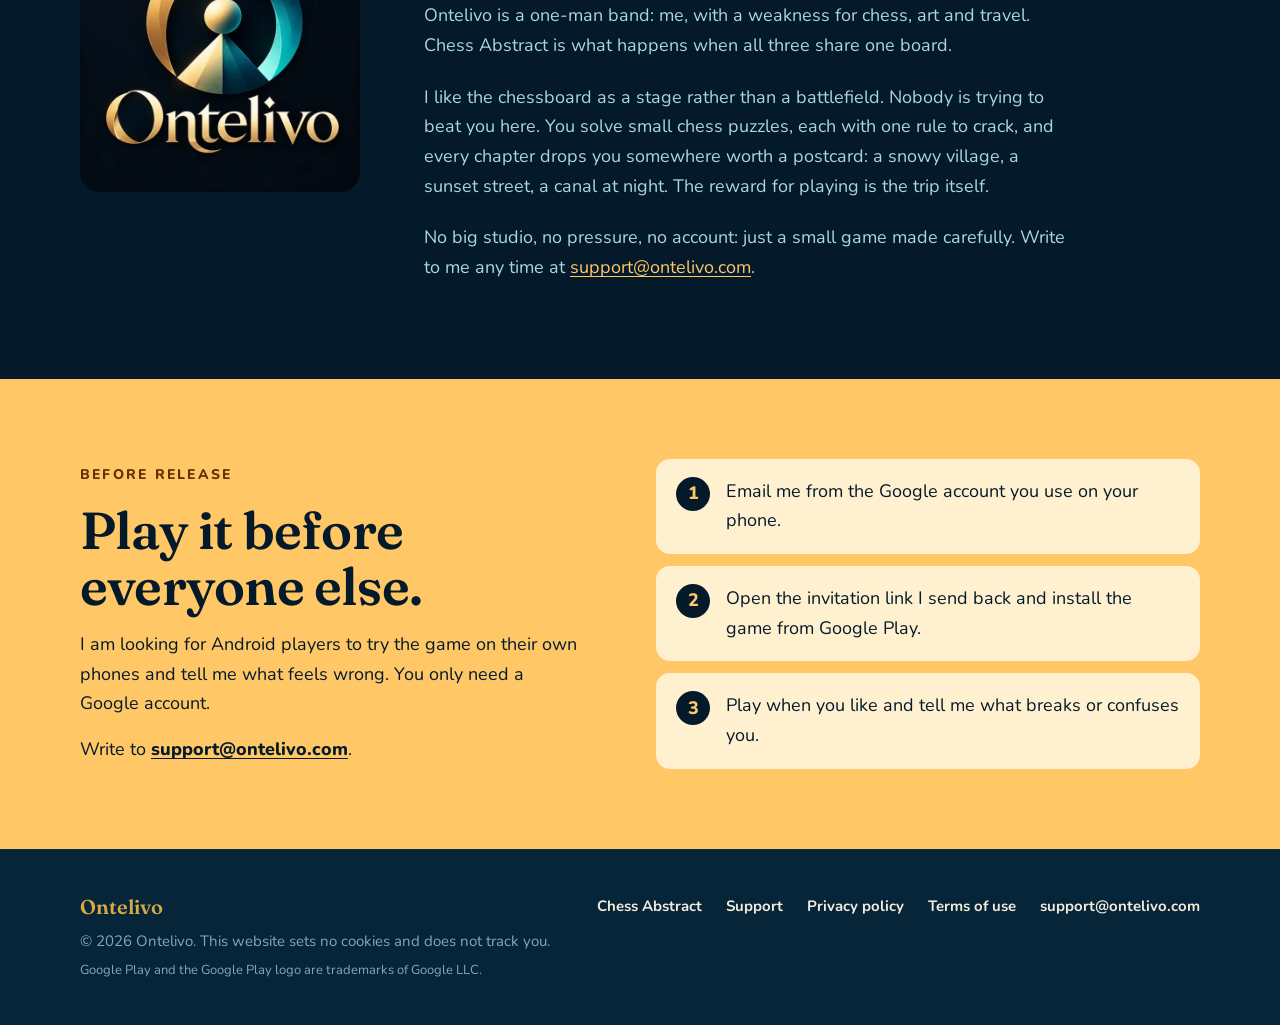
==== commit ae15697e: "Home: one-man band story, drop location, describe the feeling of the game Co-Authored-By: Claude Son" ====
--- a/index.html
+++ b/index.html
@@ -4,7 +4,7 @@
 <meta charset="utf-8">
 <meta name="viewport" content="width=device-width, initial-scale=1, viewport-fit=cover">
 <title>Ontelivo · Indie game studio, makers of Chess Abstract</title>
-<meta name="description" content="Ontelivo is a one-person indie game studio from Serbia. Its first game, Chess Abstract, is a chess puzzle game that takes you around the world on a chessboard.">
+<meta name="description" content="Ontelivo is a one-man-band indie game studio. Its first game, Chess Abstract, is a chess puzzle game that takes you around the world on a chessboard.">
 <link rel="canonical" href="https://ontelivo.com/">
 <link rel="icon" type="image/png" sizes="32x32" href="/img/favicon-32.png">
 <link rel="icon" href="/favicon.ico" sizes="48x48">
@@ -16,7 +16,7 @@
 <meta property="og:type" content="website">
 <meta property="og:site_name" content="Ontelivo">
 <meta property="og:title" content="Ontelivo · Indie game studio, makers of Chess Abstract">
-<meta property="og:description" content="Ontelivo is a one-person indie game studio from Serbia. Its first game, Chess Abstract, is a chess puzzle game that takes you around the world on a chessboard.">
+<meta property="og:description" content="Ontelivo is a one-man-band indie game studio. Its first game, Chess Abstract, is a chess puzzle game that takes you around the world on a chessboard.">
 <meta property="og:url" content="https://ontelivo.com/">
 <meta property="og:image" content="https://ontelivo.com/img/og.png">
 <meta property="og:image:width" content="1200">
@@ -66,7 +66,7 @@
 <section class="band section" id="goal"><div class="wrap stack">
   <p class="eyebrow">The goal</p>
   <h2 class="h-l">Small games that respect your time.</h2>
-  <p class="lead">Games you can pick up for five minutes, enjoy, and put down. Nothing to sign up for, nothing to unlearn, and something nice to look at while you think.</p>
+  <p class="lead">Five minutes, one clever idea, something nice to look at. It should feel like a short, calm trip: you think, it clicks, you smile, and you carry on with your day.</p>
   <ul class="values">
     <li><strong>One idea per puzzle</strong><span>Chess pieces, a new rule, a small problem to crack.</span></li>
     <li><strong>No account</strong><span>Open it and play. Your progress stays on your phone.</span></li>
@@ -78,10 +78,10 @@
   <div class="media" style="max-width:280px;flex-basis:240px"><img src="/img/logo.webp" width="640" height="640" alt="Ontelivo logo" style="aspect-ratio:1;border-radius:20px" loading="lazy"></div>
   <div class="text">
     <p class="eyebrow">The story</p>
-    <h2 class="h-l">One person, three obsessions.</h2>
-    <p>Ontelivo is me: a one-person studio in Serbia, run on a long-standing weakness for chess, art and travel. Chess Abstract is what happens when you let all three share one board.</p>
-    <p>I like the chessboard as a stage rather than a battlefield. Nobody is trying to beat you here. You solve small puzzles with the pieces, and each chapter drops you somewhere worth a postcard: a snowy village, a sunset street, a canal at night. The reward for playing is the trip itself.</p>
-    <p>No big studio, no pressure, just a small game made carefully. Write to me any time at <a href="mailto:support@ontelivo.com">support@ontelivo.com</a>.</p>
+    <h2 class="h-l">One-man band, three obsessions.</h2>
+    <p>Ontelivo is a one-man band: me, with a weakness for chess, art and travel. Chess Abstract is what happens when all three share one board.</p>
+    <p>I like the chessboard as a stage rather than a battlefield. Nobody is trying to beat you here. You solve small chess puzzles, each with one rule to crack, and every chapter drops you somewhere worth a postcard: a snowy village, a sunset street, a canal at night. The reward for playing is the trip itself.</p>
+    <p>No big studio, no pressure, no account: just a small game made carefully. Write to me any time at <a href="mailto:support@ontelivo.com">support@ontelivo.com</a>.</p>
   </div>
 </div></div></section>
 
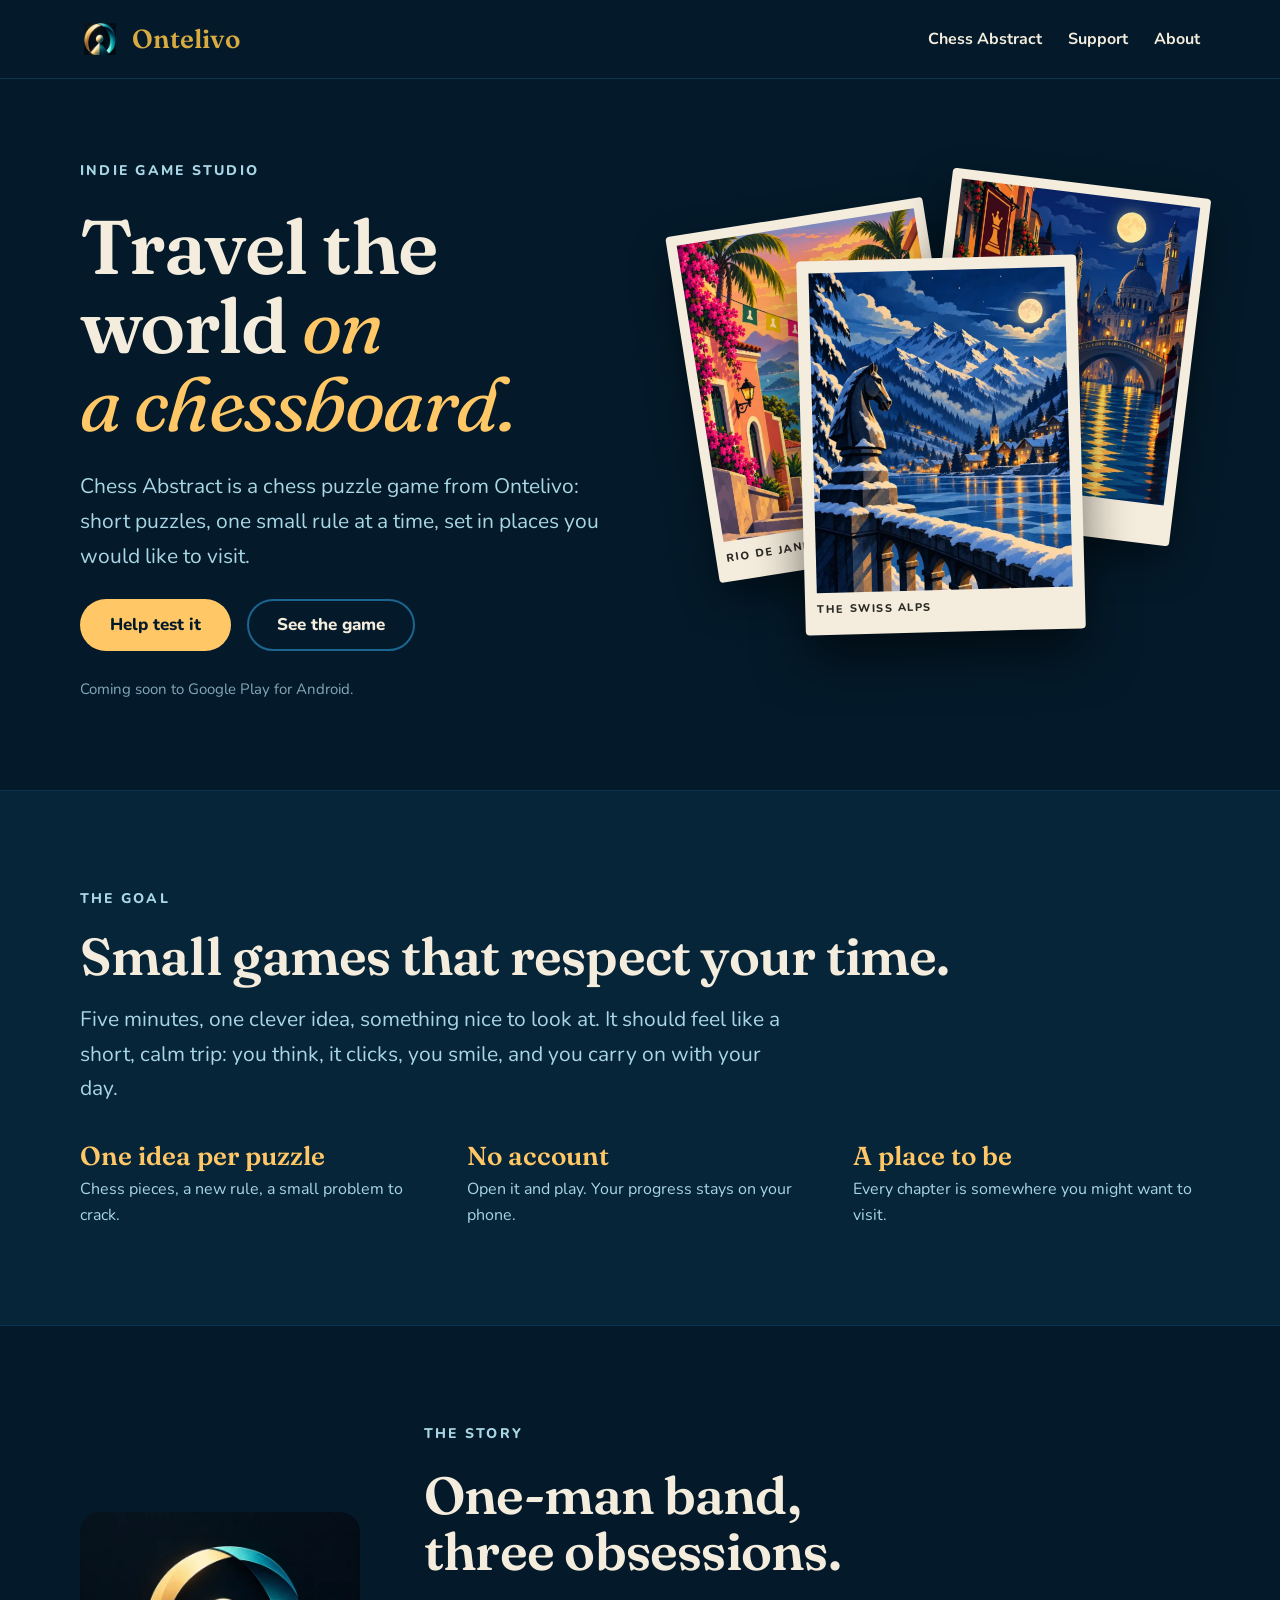
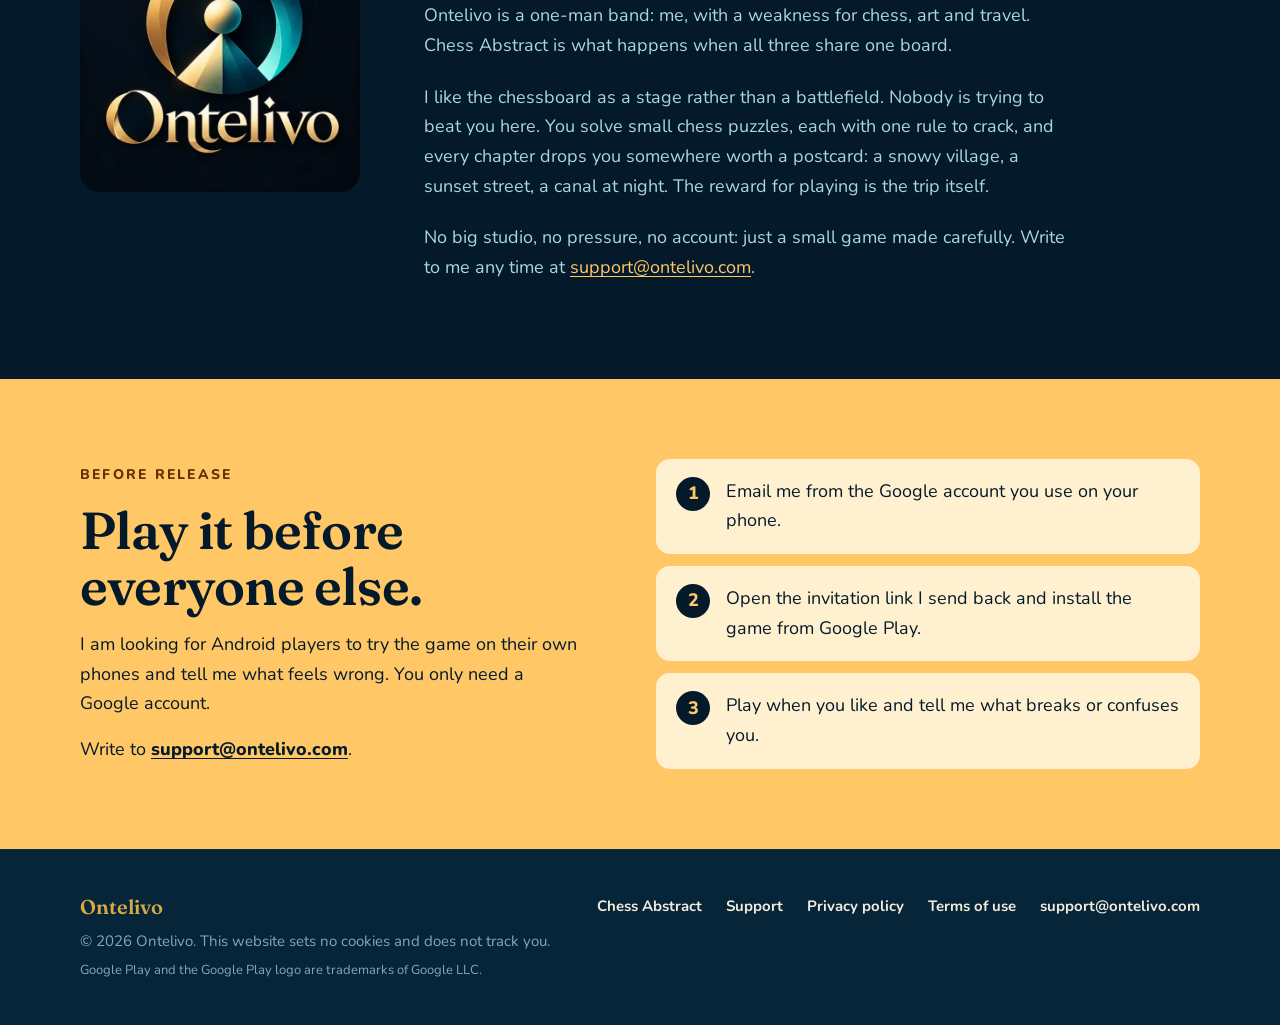
==== commit f1e81973: "SEO: distinct titles and descriptions, robots and social meta, breadcrumbs, sitemap lastmod, hero im" ====
--- a/index.html
+++ b/index.html
@@ -5,6 +5,7 @@
 <meta name="viewport" content="width=device-width, initial-scale=1, viewport-fit=cover">
 <title>Ontelivo · Indie game studio, makers of Chess Abstract</title>
 <meta name="description" content="Ontelivo is a one-man-band indie game studio. Its first game, Chess Abstract, is a chess puzzle game that takes you around the world on a chessboard.">
+<meta name="robots" content="index, follow, max-image-preview:large">
 <link rel="canonical" href="https://ontelivo.com/">
 <link rel="icon" type="image/png" sizes="32x32" href="/img/favicon-32.png">
 <link rel="icon" href="/favicon.ico" sizes="48x48">
@@ -15,6 +16,7 @@
 <meta name="theme-color" content="#041a2a">
 <meta property="og:type" content="website">
 <meta property="og:site_name" content="Ontelivo">
+<meta property="og:locale" content="en_US">
 <meta property="og:title" content="Ontelivo · Indie game studio, makers of Chess Abstract">
 <meta property="og:description" content="Ontelivo is a one-man-band indie game studio. Its first game, Chess Abstract, is a chess puzzle game that takes you around the world on a chessboard.">
 <meta property="og:url" content="https://ontelivo.com/">
@@ -22,10 +24,14 @@
 <meta property="og:image:width" content="1200">
 <meta property="og:image:height" content="630">
 <meta name="twitter:card" content="summary_large_image">
+<meta name="twitter:title" content="Ontelivo · Indie game studio, makers of Chess Abstract">
+<meta name="twitter:description" content="Ontelivo is a one-man-band indie game studio. Its first game, Chess Abstract, is a chess puzzle game that takes you around the world on a chessboard.">
+<meta name="twitter:image" content="https://ontelivo.com/img/og.png">
 <link rel="preload" href="/fonts/nunito-400.woff2" as="font" type="font/woff2" crossorigin>
+<link rel="preload" href="/img/cover-ch1.webp" as="image" fetchpriority="high">
 <link rel="stylesheet" href="/style.css">
 <script type="application/ld+json">
-{"@context":"https://schema.org","@type":"Organization","name":"Ontelivo","url":"https://ontelivo.com/","logo":"https://ontelivo.com/img/logo.webp","email":"support@ontelivo.com"}
+{"@context":"https://schema.org","@type":"Organization","name":"Ontelivo","url":"https://ontelivo.com/","description":"One-man-band indie game studio making short chess puzzle games.","logo":"https://ontelivo.com/img/logo.webp","email":"support@ontelivo.com"}
 </script>
 <script type="application/ld+json">
 {"@context":"https://schema.org","@type":"WebSite","name":"Ontelivo","alternateName":"Ontelivo Studio","url":"https://ontelivo.com/"}
@@ -47,7 +53,7 @@
   <div class="hero-copy">
     <p class="eyebrow">Indie game studio</p>
     <h1 class="h-xl">Travel the world <em class="accent">on a chessboard.</em></h1>
-    <p class="lead">Chess Abstract is the first game from Ontelivo: short puzzles built from chess pieces and one small rule at a time, set in places you would like to visit.</p>
+    <p class="lead">Chess Abstract is a chess puzzle game from Ontelivo: short puzzles, one small rule at a time, set in places you would like to visit.</p>
     <div class="hero-actions">
       <a class="btn btn-primary" href="#test">Help test it</a>
       <a class="btn btn-ghost" href="/chess-abstract/">See the game</a>
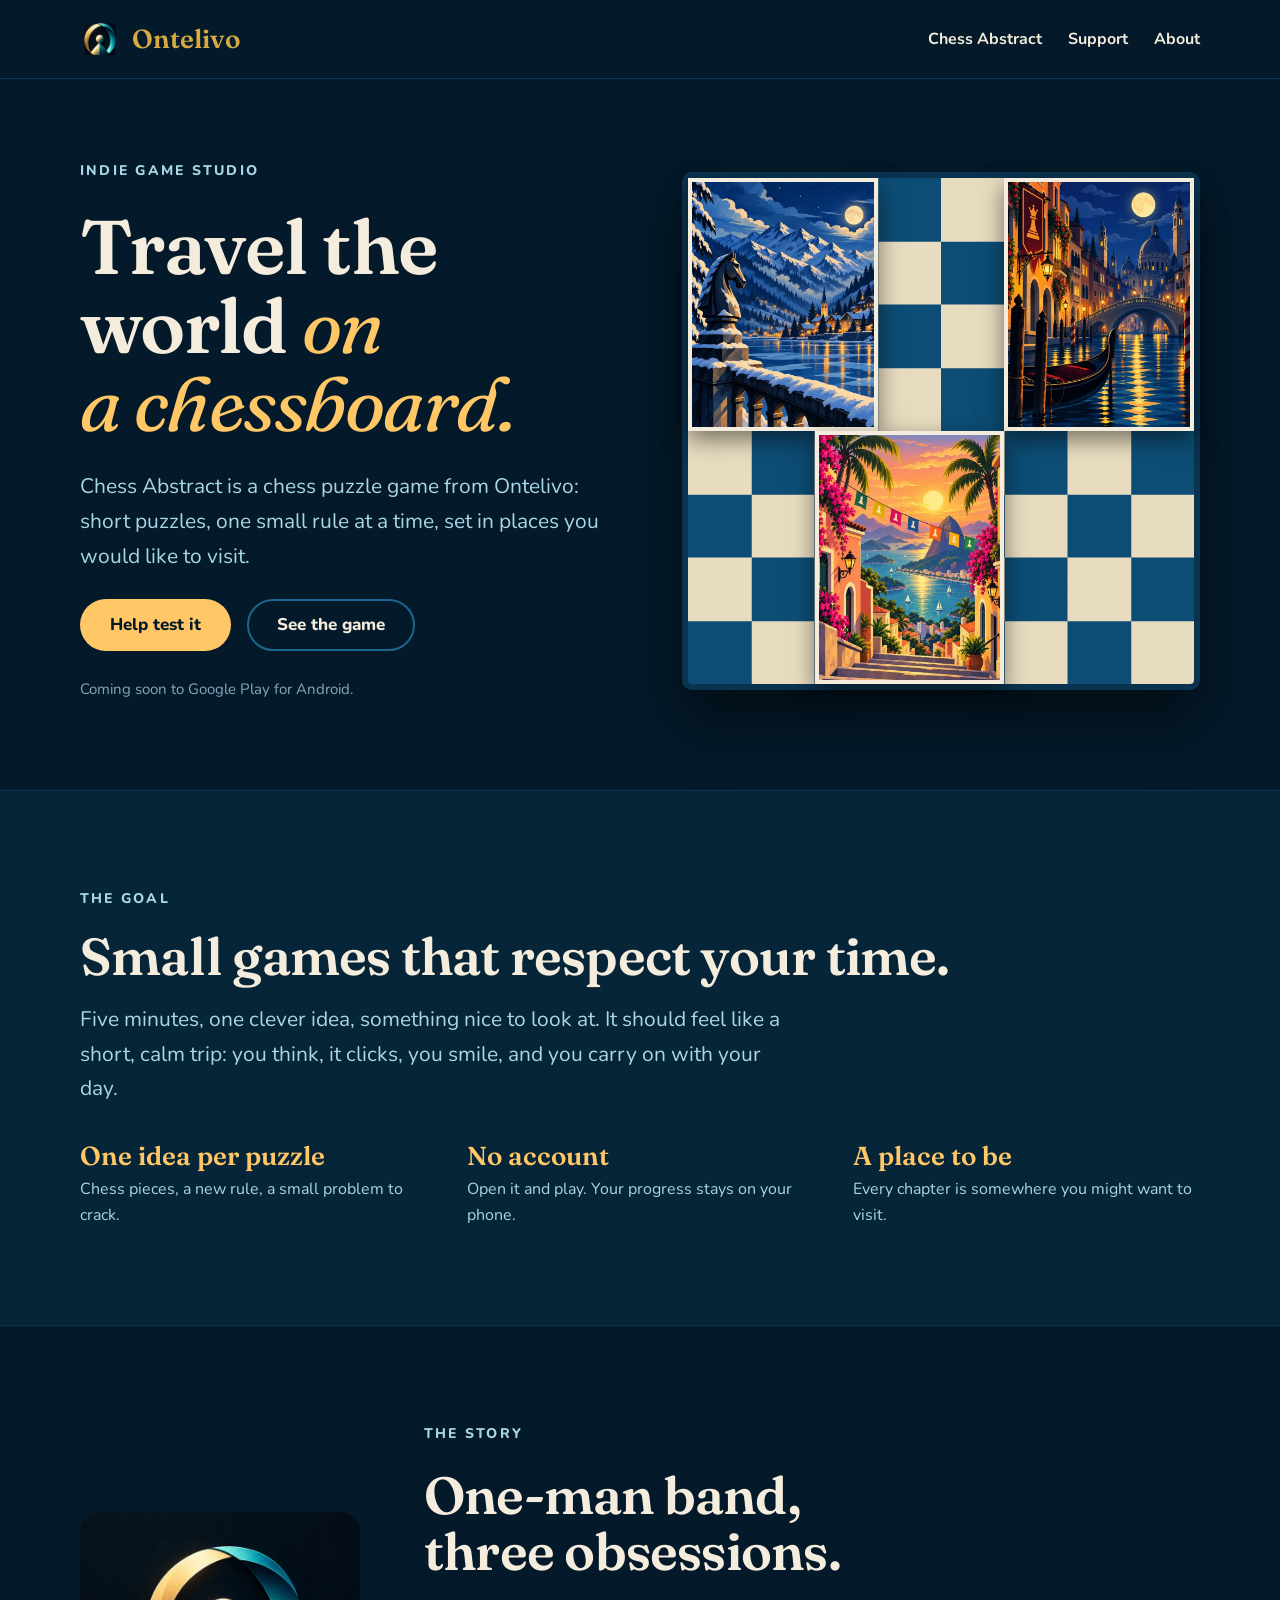
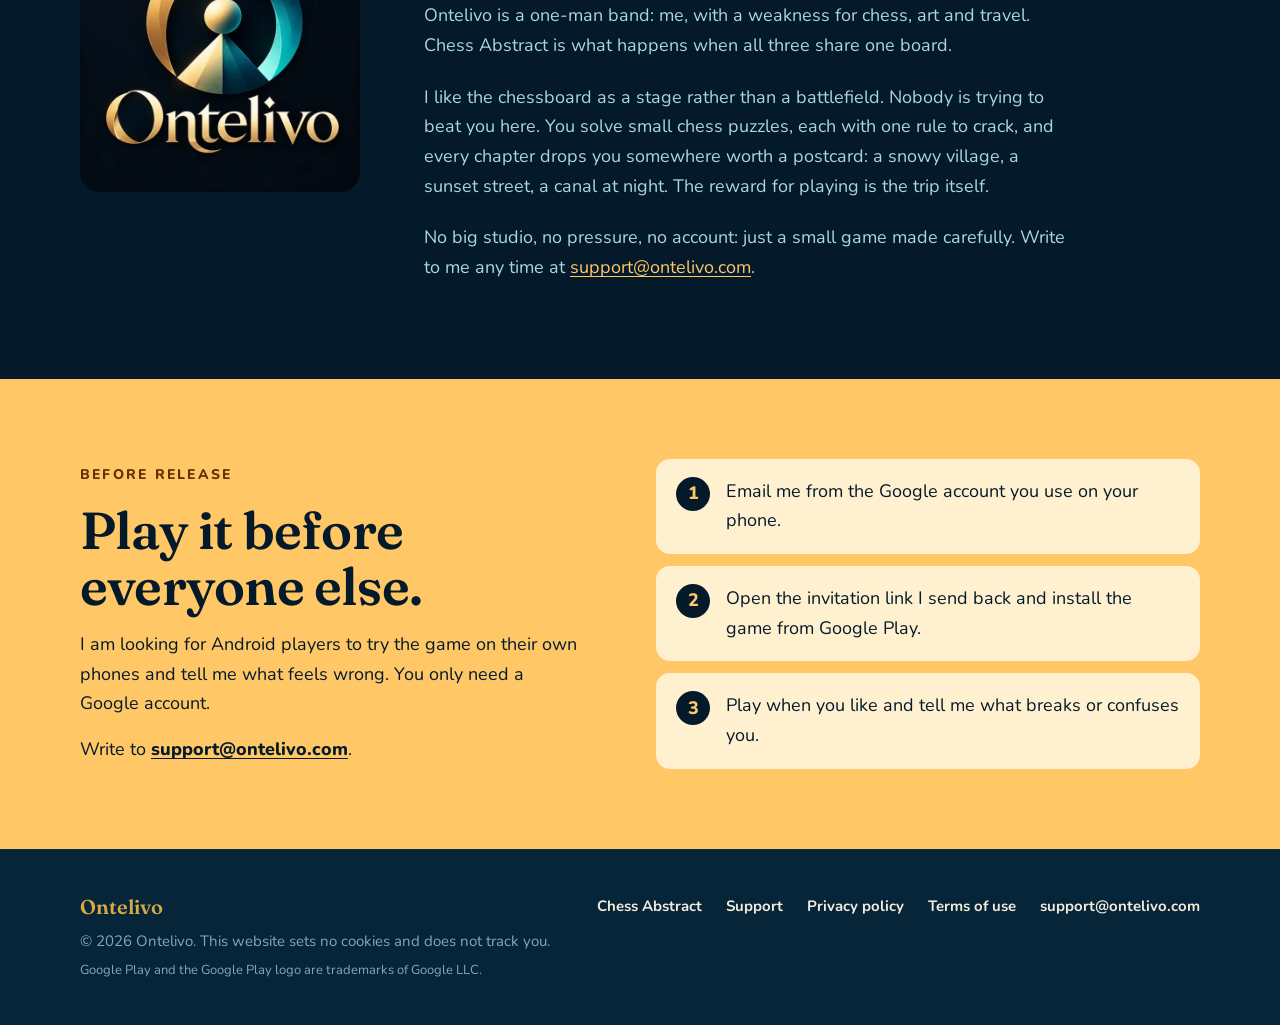
==== commit 7bffef5b: "Hero: destinations on a chessboard, no place names; remove offline claims Co-Authored-By: Claude Son" ====
--- a/index.html
+++ b/index.html
@@ -60,11 +60,11 @@
     </div>
     <p class="hero-note">Coming soon to Google Play for Android.</p>
   </div>
-  <div class="collage">
-    <div class="collage-inner">
-      <figure class="polaroid p1"><img src="/img/cover-ch3.webp" width="720" height="900" alt="A sunset view over the bay of Rio de Janeiro from a flight of steps, with pink bougainvillea and bunting printed with chess pawns" loading="lazy"><figcaption>Rio de Janeiro</figcaption></figure>
-      <figure class="polaroid p2"><img src="/img/cover-ch2.webp" width="720" height="900" alt="A Venice canal at night with a gondola, a stone bridge and a banner showing a chess queen" loading="lazy"><figcaption>Venice</figcaption></figure>
-      <figure class="polaroid p3"><img src="/img/cover-ch1.webp" width="720" height="900" alt="A snow-covered stone knight on a wall above a frozen Alpine lake, a lit village and mountains under a full moon" fetchpriority="high"><figcaption>The Swiss Alps</figcaption></figure>
+  <div class="board-wrap">
+    <div class="board b1" role="img" aria-label="A chessboard with three postcard-style illustrations on its squares: a snow-covered stone knight above a frozen Alpine lake, a Venice canal at night, and a sunset over a bay with bunting of chess pawns">
+      <figure class="alps"><img src="/img/cover-ch1.webp" width="720" height="900" alt="" fetchpriority="high"></figure>
+      <figure class="venice"><img src="/img/cover-ch2.webp" width="720" height="900" alt=""></figure>
+      <figure class="rio"><img src="/img/cover-ch3.webp" width="720" height="900" alt=""></figure>
     </div>
   </div>
 </div></section>
--- a/style.css
+++ b/style.css
@@ -70,14 +70,18 @@
 .hero-copy { flex: 1 1 440px; min-width: 0; display: flex; flex-direction: column; gap: 26px; }
 .hero-actions { display: flex; flex-wrap: wrap; gap: 12px 16px; align-items: center; }
 .hero-note { font-size: 15px; color: var(--faint); }
-.collage { flex: 1 1 420px; min-width: 0; display: flex; justify-content: center; }
-.collage-inner { position: relative; width: 100%; max-width: 500px; aspect-ratio: 500 / 540; }
-.polaroid { position: absolute; margin: 0; padding: 10px 10px 14px; background: var(--cream); color: var(--ink); border-radius: 4px; box-shadow: 0 18px 40px rgba(0, 0, 0, 0.45); }
-.polaroid img { display: block; width: 100%; aspect-ratio: 1122 / 1402; object-fit: cover; }
-.polaroid figcaption { padding-top: 8px; font-size: 11px; font-weight: 800; letter-spacing: 0.14em; text-transform: uppercase; }
-.polaroid.p1 { left: 0; top: 10%; width: 52%; transform: rotate(-9deg); }
-.polaroid.p2 { right: 0; top: 4%; width: 52%; transform: rotate(7deg); }
-.polaroid.p3 { left: 22%; top: 18%; width: 56%; padding: 12px 12px 16px; transform: rotate(-1.5deg); box-shadow: 0 24px 50px rgba(0, 0, 0, 0.55); }
+
+/* the board: destinations sit on the squares of a chessboard */
+.board-wrap { flex: 1 1 420px; min-width: 0; display: flex; justify-content: center; }
+.board { --sq-light: #e8dcc0; --sq-dark: #0d4d75; width: 100%; max-width: 520px; aspect-ratio: 1; display: grid; grid-template-columns: repeat(8, 1fr); grid-template-rows: repeat(8, 1fr); border: 6px solid var(--well); border-radius: 10px; background: conic-gradient(var(--sq-dark) 0 25%, var(--sq-light) 0 50%, var(--sq-dark) 0 75%, var(--sq-light) 0) 0 0 / 25% 25%; box-shadow: 0 30px 60px rgba(0, 0, 0, 0.5); }
+.board figure { margin: 0; min-width: 0; min-height: 0; padding: 4px; background: var(--cream); box-shadow: 0 8px 22px rgba(0, 0, 0, 0.5); }
+.board img { display: block; width: 100%; height: 100%; object-fit: cover; }
+.b1 .alps { grid-area: 1 / 1 / 5 / 4; }
+.b1 .venice { grid-area: 1 / 6 / 5 / 9; }
+.b1 .rio { grid-area: 5 / 3 / 9 / 6; }
+.b2 .alps { grid-area: 1 / 3 / 5 / 6; }
+.b2 .venice { grid-area: 5 / 6 / 9 / 9; }
+.b2 .rio { grid-area: 5 / 1 / 9 / 4; }
 
 /* sections */
 .band { background: var(--band); border-top: 1px solid var(--line); border-bottom: 1px solid var(--line); }
@@ -112,19 +116,7 @@
 .gamehead .copy { flex: 1 1 460px; min-width: 0; display: flex; flex-direction: column; gap: 24px; }
 .gamehead .icon-row { display: flex; align-items: center; gap: 16px; }
 .gamehead .icon-row img { width: 72px; height: 72px; border-radius: 18px; }
-.phone { flex: 0 1 320px; width: 100%; max-width: 320px; aspect-ratio: 9 / 19; padding: 12px; border-radius: 44px; background: #0b0f14; border: 1px solid var(--rim); box-shadow: 0 30px 60px rgba(0, 0, 0, 0.5); margin: 0 auto; }
-.phone .screen { position: relative; width: 100%; height: 100%; border-radius: 32px; overflow: hidden; background: var(--deep); }
-.phone .screen img { position: absolute; inset: 0; width: 100%; height: 100%; object-fit: cover; }
-.phone .caption { position: absolute; left: 0; right: 0; bottom: 0; padding: 22px 18px 26px; background: rgba(4, 26, 42, 0.84); display: flex; flex-direction: column; align-items: center; gap: 4px; text-align: center; }
-.phone .caption small { font-size: 11px; font-weight: 800; letter-spacing: 0.2em; color: var(--ice); }
-.phone .caption strong { font-family: var(--display); font-size: 26px; letter-spacing: 0.04em; font-weight: 600; }
-.phone .caption .go { margin-top: 10px; padding: 9px 34px; border-radius: 12px; background: #278447; border-bottom: 4px solid #1b5e31; color: #fff; font-weight: 800; letter-spacing: 0.08em; }
 
-.cards { display: flex; flex-wrap: wrap; gap: 28px; margin-top: 44px; }
-.postcard { flex: 1 1 280px; min-width: 0; margin: 0; padding: 12px 12px 22px; border-radius: 6px; background: var(--cream); color: var(--ink); display: flex; flex-direction: column; gap: 14px; }
-.postcard img { display: block; width: 100%; aspect-ratio: 1122 / 1402; object-fit: cover; border-radius: 2px; }
-.postcard .meta { padding: 0 8px; display: flex; flex-direction: column; gap: 4px; }
-.postcard h3 { font-size: 28px; line-height: 1.12; }
 
 
 /* reading pages */
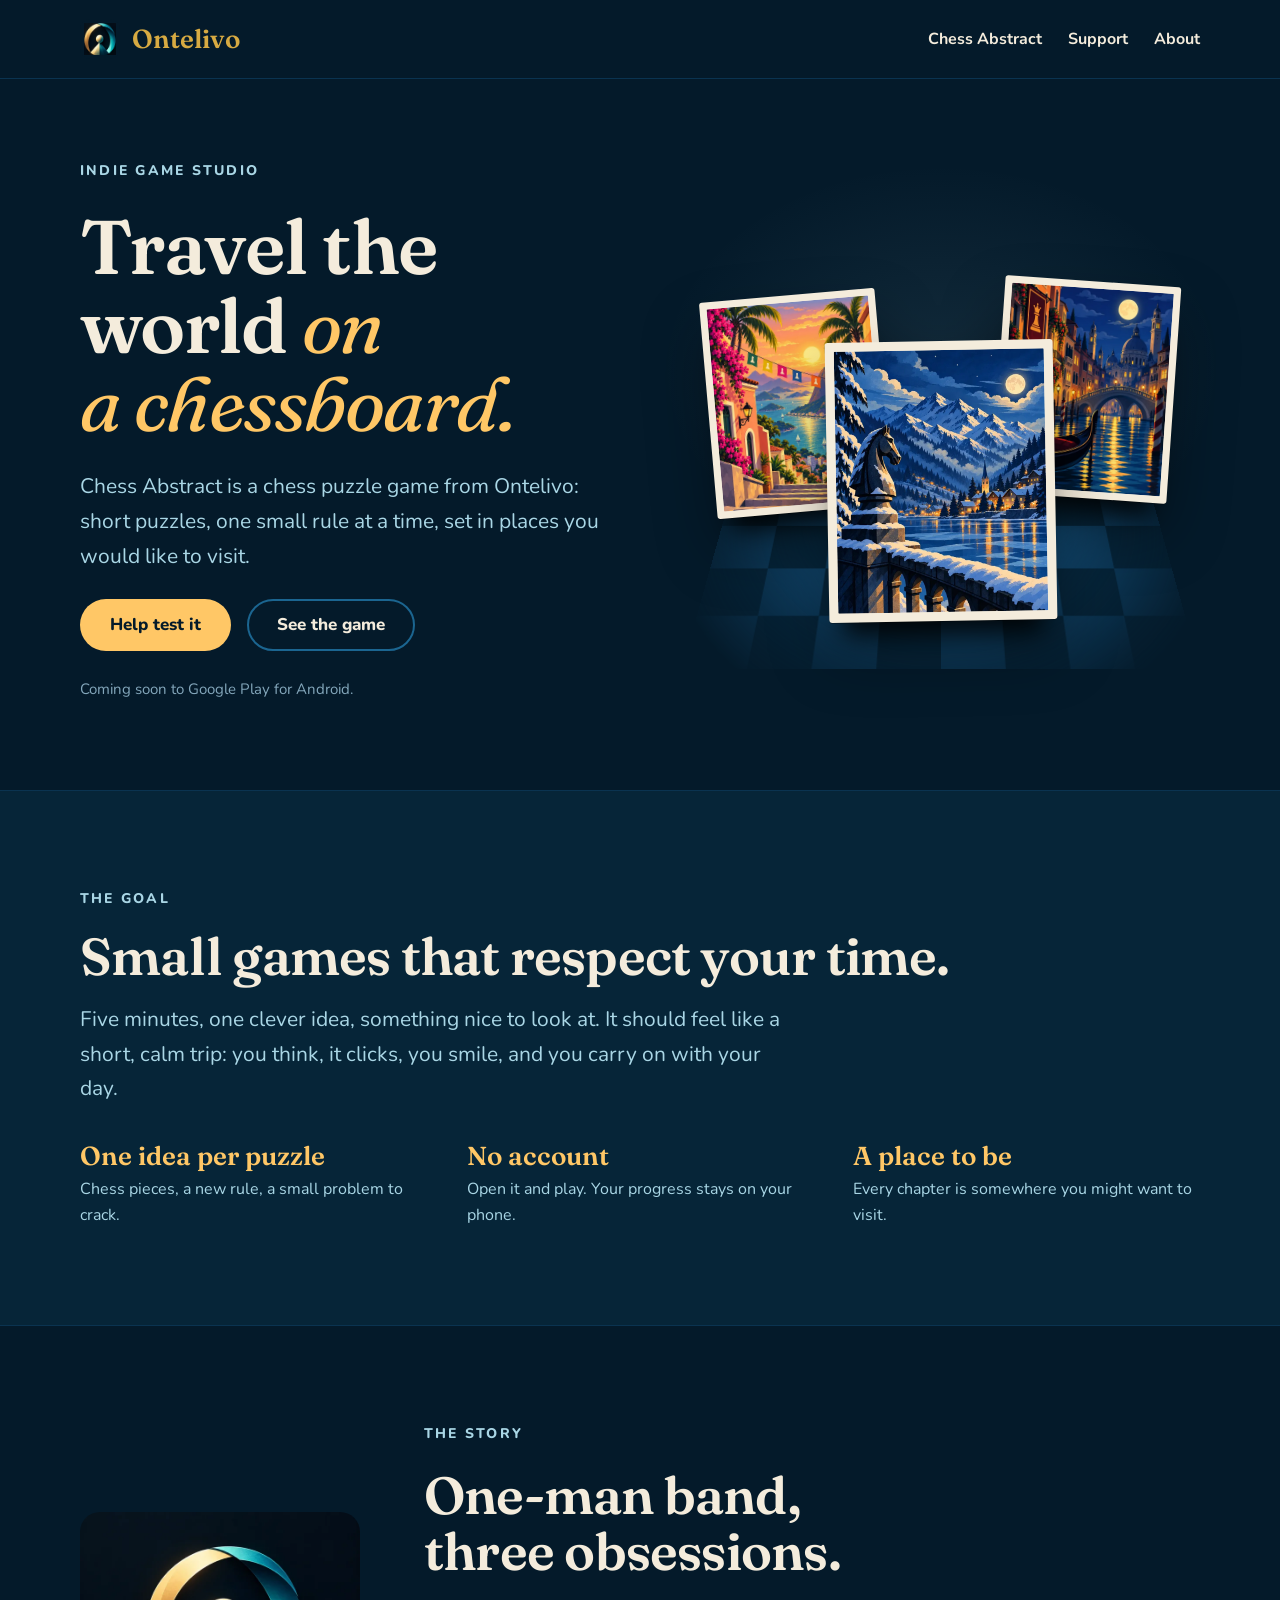
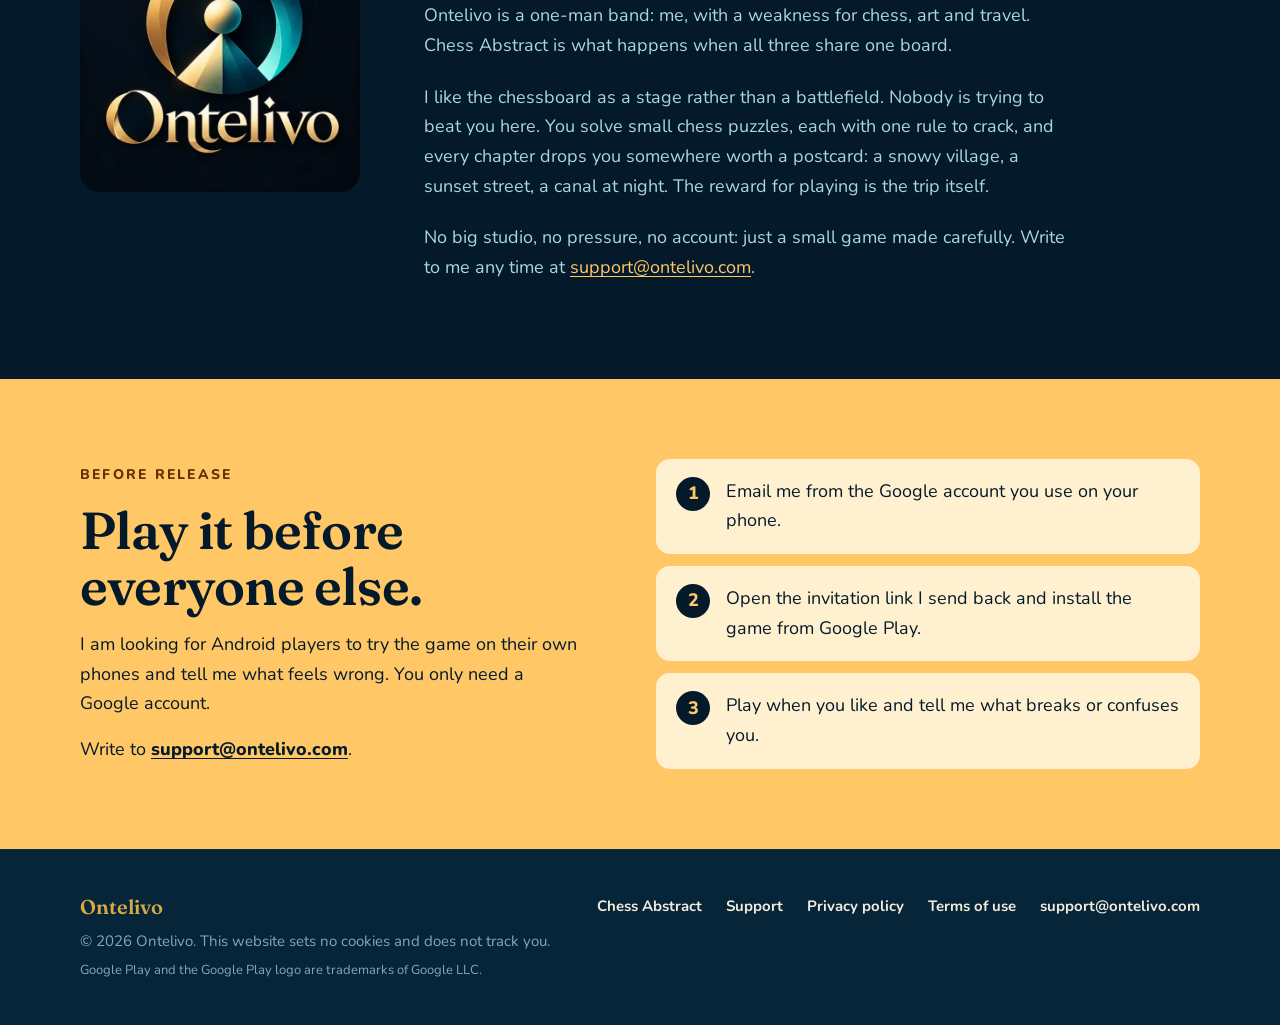
==== commit b7115bbf: "Hero: postcards standing on a quiet night chessboard; merge game page sections Co-Authored-By: Claud" ====
--- a/index.html
+++ b/index.html
@@ -60,11 +60,12 @@
     </div>
     <p class="hero-note">Coming soon to Google Play for Android.</p>
   </div>
-  <div class="board-wrap">
-    <div class="board b1" role="img" aria-label="A chessboard with three postcard-style illustrations on its squares: a snow-covered stone knight above a frozen Alpine lake, a Venice canal at night, and a sunset over a bay with bunting of chess pawns">
-      <figure class="alps"><img src="/img/cover-ch1.webp" width="720" height="900" alt="" fetchpriority="high"></figure>
-      <figure class="venice"><img src="/img/cover-ch2.webp" width="720" height="900" alt=""></figure>
-      <figure class="rio"><img src="/img/cover-ch3.webp" width="720" height="900" alt=""></figure>
+  <div class="scene-wrap">
+    <div class="scene s1" role="img" aria-label="Three illustrated postcards standing on a chessboard at night: a snow-covered stone knight above a frozen Alpine lake, a Venice canal under the moon, and a sunset over a bay with bunting of chess pawns">
+      <div class="floor" aria-hidden="true"></div>
+      <figure class="card back-l"><img src="/img/cover-ch3.webp" width="720" height="900" alt=""></figure>
+      <figure class="card back-r"><img src="/img/cover-ch2.webp" width="720" height="900" alt=""></figure>
+      <figure class="card front"><img src="/img/cover-ch1.webp" width="720" height="900" alt="" fetchpriority="high"></figure>
     </div>
   </div>
 </div></section>
--- a/style.css
+++ b/style.css
@@ -71,17 +71,17 @@
 .hero-actions { display: flex; flex-wrap: wrap; gap: 12px 16px; align-items: center; }
 .hero-note { font-size: 15px; color: var(--faint); }
 
-/* the board: destinations sit on the squares of a chessboard */
-.board-wrap { flex: 1 1 420px; min-width: 0; display: flex; justify-content: center; }
-.board { --sq-light: #e8dcc0; --sq-dark: #0d4d75; width: 100%; max-width: 520px; aspect-ratio: 1; display: grid; grid-template-columns: repeat(8, 1fr); grid-template-rows: repeat(8, 1fr); border: 6px solid var(--well); border-radius: 10px; background: conic-gradient(var(--sq-dark) 0 25%, var(--sq-light) 0 50%, var(--sq-dark) 0 75%, var(--sq-light) 0) 0 0 / 25% 25%; box-shadow: 0 30px 60px rgba(0, 0, 0, 0.5); }
-.board figure { margin: 0; min-width: 0; min-height: 0; padding: 4px; background: var(--cream); box-shadow: 0 8px 22px rgba(0, 0, 0, 0.5); }
-.board img { display: block; width: 100%; height: 100%; object-fit: cover; }
-.b1 .alps { grid-area: 1 / 1 / 5 / 4; }
-.b1 .venice { grid-area: 1 / 6 / 5 / 9; }
-.b1 .rio { grid-area: 5 / 3 / 9 / 6; }
-.b2 .alps { grid-area: 1 / 3 / 5 / 6; }
-.b2 .venice { grid-area: 5 / 6 / 9 / 9; }
-.b2 .rio { grid-area: 5 / 1 / 9 / 4; }
+/* hero art: postcards standing like pieces on a night chessboard */
+.scene-wrap { flex: 1 1 420px; min-width: 0; display: flex; justify-content: center; }
+.scene { --sq-a: #124f7b; --sq-b: #062a42; position: relative; width: 100%; max-width: 540px; aspect-ratio: 1 / 0.92; isolation: isolate; }
+.scene::before { content: ""; position: absolute; inset: -6% -4% 20%; background: radial-gradient(closest-side, rgba(169, 214, 229, 0.09), transparent); z-index: -1; }
+.floor { position: absolute; left: 0; right: 0; bottom: 0; aspect-ratio: 1; perspective: 900px; perspective-origin: 50% 30%; }
+.floor::before { content: ""; position: absolute; inset: 0; background: conic-gradient(var(--sq-a) 0 25%, var(--sq-b) 0 50%, var(--sq-a) 0 75%, var(--sq-b) 0) 0 0 / 25% 25%; transform: rotateX(58deg); transform-origin: 50% 100%; -webkit-mask-image: radial-gradient(ellipse 60% 56% at 50% 58%, #000 38%, transparent 100%); mask-image: radial-gradient(ellipse 60% 56% at 50% 58%, #000 38%, transparent 100%); }
+.card { position: absolute; margin: 0; padding: 7px; background: var(--cream); border-radius: 3px; box-shadow: 0 1px 0 rgba(0, 0, 0, 0.25), 0 28px 22px -16px rgba(0, 0, 0, 0.8), 0 30px 60px rgba(0, 0, 0, 0.35); }
+.card img { display: block; width: 100%; aspect-ratio: 4 / 5; object-fit: cover; border-radius: 1px; }
+.card.back-l { width: 34%; left: 5%; bottom: 33%; transform: rotate(-5deg); }
+.card.back-r { width: 34%; right: 5%; bottom: 36%; transform: rotate(4deg); }
+.card.front { width: 44%; left: 28%; bottom: 10%; padding: 9px; transform: rotate(-1deg); }
 
 /* sections */
 .band { background: var(--band); border-top: 1px solid var(--line); border-bottom: 1px solid var(--line); }
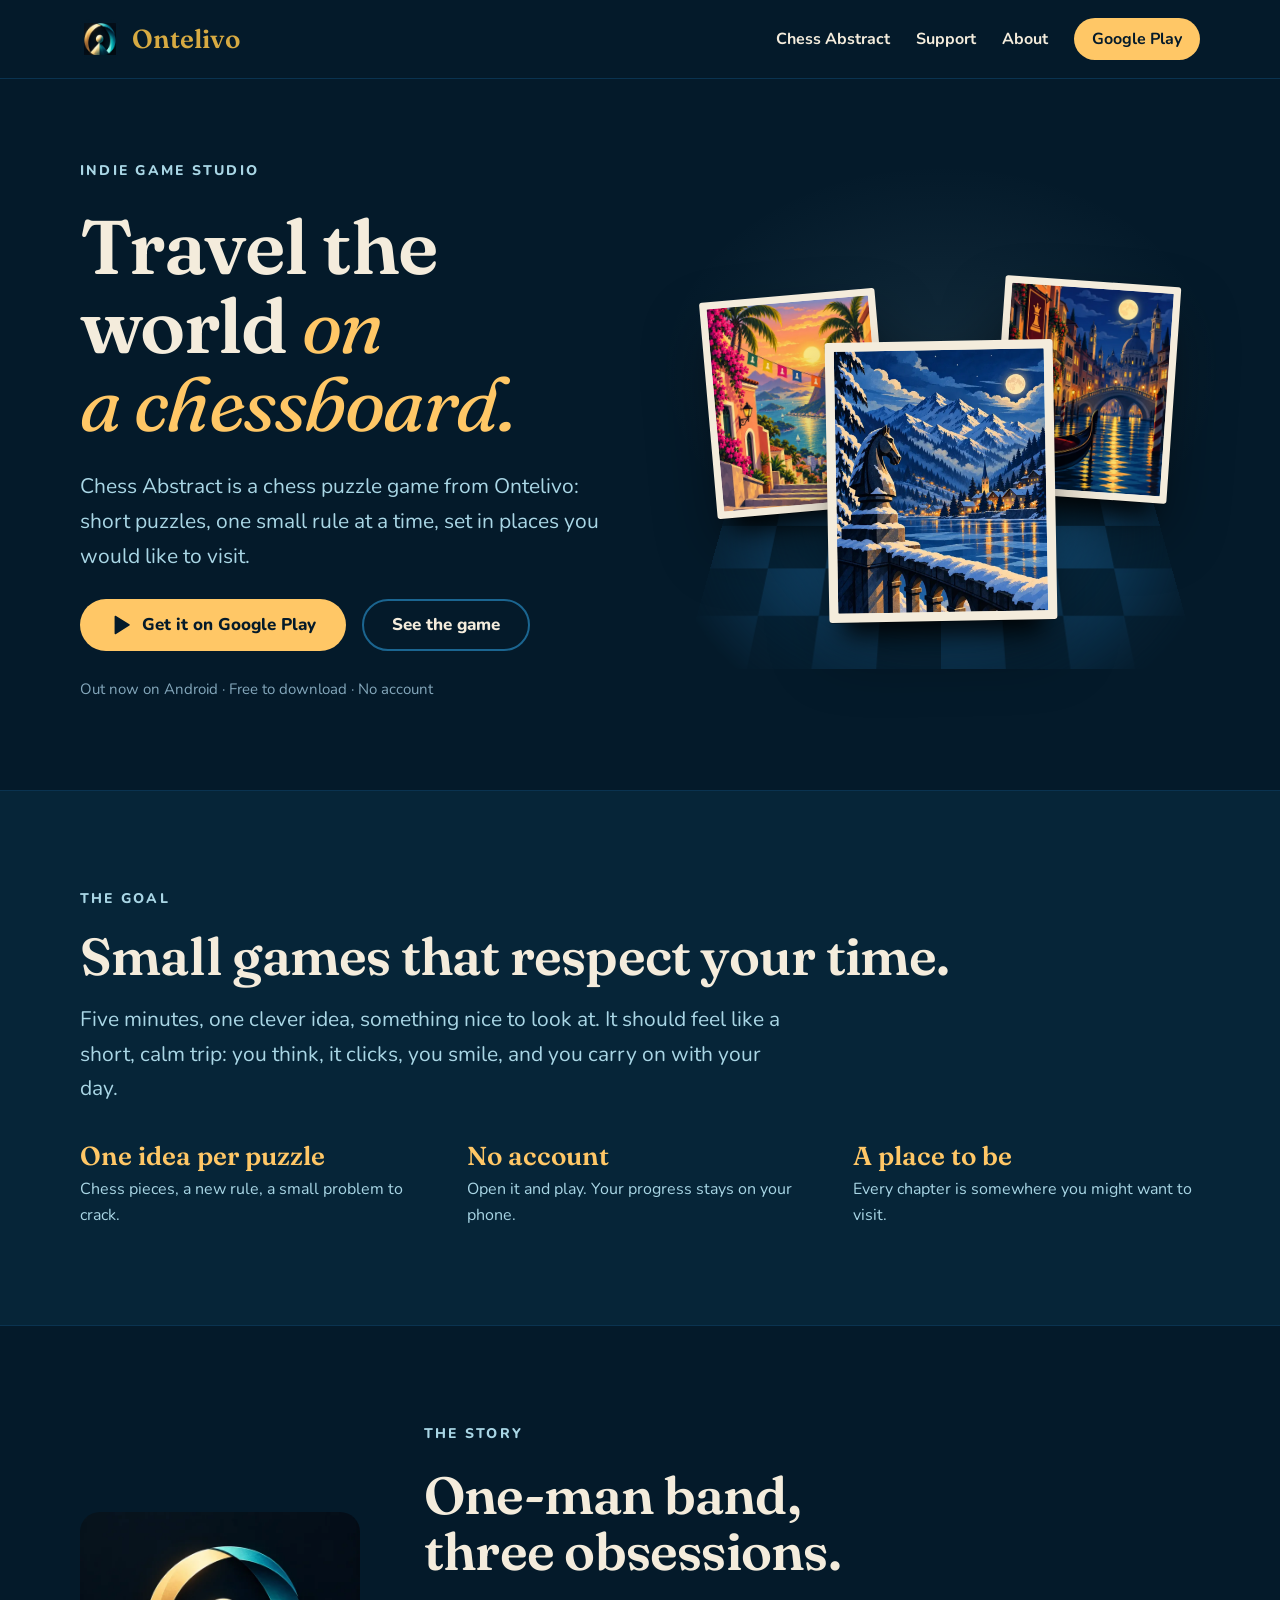
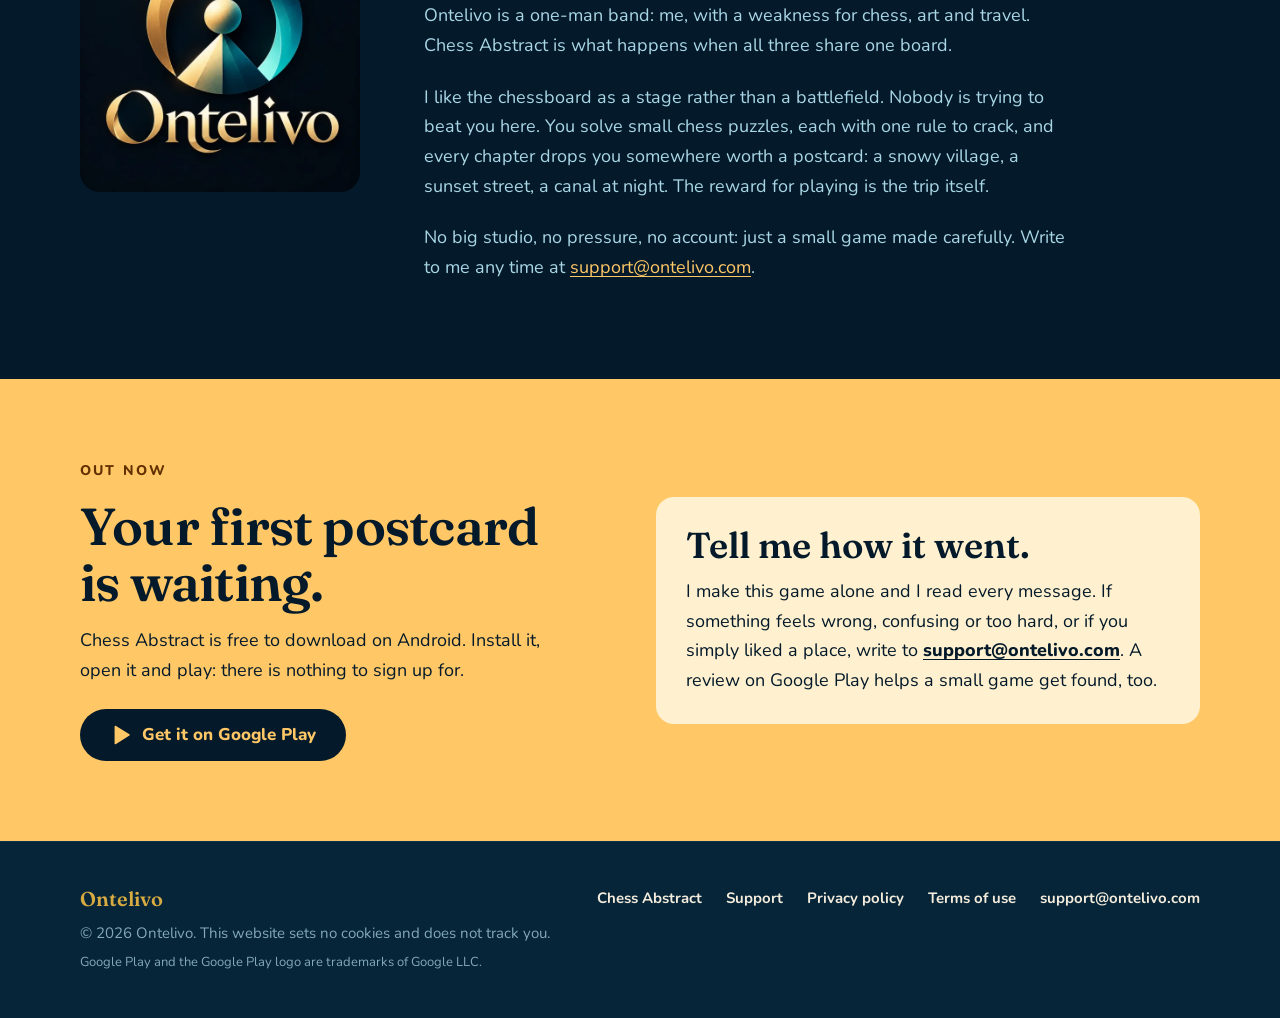
==== commit ea8bce51: "Game is live: Google Play button, drop coming-soon and tester call Add Google Play link to nav, home" ====
--- a/index.html
+++ b/index.html
@@ -45,6 +45,7 @@
     <a href="/chess-abstract/">Chess Abstract</a>
     <a href="/chess-abstract/support/">Support</a>
     <a href="/#about">About</a>
+    <a class="nav-cta" href="https://play.google.com/store/apps/details?id=com.ontelivo.chessabstract" rel="noopener">Google Play</a>
   </nav>
 </div></header>
 <main id="main">
@@ -55,10 +56,10 @@
     <h1 class="h-xl">Travel the world <em class="accent">on a chessboard.</em></h1>
     <p class="lead">Chess Abstract is a chess puzzle game from Ontelivo: short puzzles, one small rule at a time, set in places you would like to visit.</p>
     <div class="hero-actions">
-      <a class="btn btn-primary" href="#test">Help test it</a>
+      <a class="btn btn-primary btn-play" href="https://play.google.com/store/apps/details?id=com.ontelivo.chessabstract" rel="noopener"><svg class="play-ico" width="22" height="22" viewBox="0 0 24 24" aria-hidden="true"><path fill="currentColor" d="M5 2.6v18.8c0 .6.7 1 1.2.6l15-9.4c.5-.3.5-1 0-1.3L6.2 2c-.5-.3-1.200 0-1.200.6z"/></svg><span>Get it on Google Play</span></a>
       <a class="btn btn-ghost" href="/chess-abstract/">See the game</a>
     </div>
-    <p class="hero-note">Coming soon to Google Play for Android.</p>
+    <p class="hero-note">Out now on Android · Free to download · No account</p>
   </div>
   <div class="scene-wrap">
     <div class="scene s1" role="img" aria-label="Three illustrated postcards standing on a chessboard at night: a snow-covered stone knight above a frozen Alpine lake, a Venice canal under the moon, and a sunset over a bay with bunting of chess pawns">
@@ -92,18 +93,17 @@
   </div>
 </div></div></section>
 
-<section class="tester" id="test"><div class="wrap">
+<section class="tester" id="play"><div class="wrap">
   <div class="left">
-    <p class="eyebrow">Before release</p>
-    <h2 class="h-l">Play it before everyone else.</h2>
-    <p>I am looking for Android players to try the game on their own phones and tell me what feels wrong. You only need a Google account.</p>
-    <p>Write to <a class="mail" href="mailto:support@ontelivo.com?subject=I%20want%20to%20test%20Chess%20Abstract">support@ontelivo.com</a>.</p>
+    <p class="eyebrow">Out now</p>
+    <h2 class="h-l">Your first postcard is waiting.</h2>
+    <p>Chess Abstract is free to download on Android. Install it, open it and play: there is nothing to sign up for.</p>
+    <div class="hero-actions"><a class="btn btn-dark btn-play" href="https://play.google.com/store/apps/details?id=com.ontelivo.chessabstract" rel="noopener"><svg class="play-ico" width="22" height="22" viewBox="0 0 24 24" aria-hidden="true"><path fill="currentColor" d="M5 2.6v18.8c0 .6.7 1 1.2.6l15-9.4c.5-.3.5-1 0-1.3L6.2 2c-.5-.3-1.200 0-1.200.6z"/></svg><span>Get it on Google Play</span></a></div>
   </div>
-  <ol class="right">
-    <li><span>Email me from the Google account you use on your phone.</span></li>
-    <li><span>Open the invitation link I send back and install the game from Google Play.</span></li>
-    <li><span>Play when you like and tell me what breaks or confuses you.</span></li>
-  </ol>
+  <div class="right box">
+    <h3 class="h-m">Tell me how it went.</h3>
+    <p>I make this game alone and I read every message. If something feels wrong, confusing or too hard, or if you simply liked a place, write to <a class="mail" href="mailto:support@ontelivo.com">support@ontelivo.com</a>. A review on Google Play helps a small game get found, too.</p>
+  </div>
 </div></section>
 
 </main>
--- a/style.css
+++ b/style.css
@@ -47,6 +47,8 @@
 .nav { display: flex; flex-wrap: wrap; align-items: center; gap: 4px 26px; font-size: 16px; font-weight: 700; }
 .nav a { color: var(--fg); text-decoration: none; padding: 8px 0; }
 .nav a:hover { text-decoration: underline; text-underline-offset: 6px; }
+.nav a.nav-cta { padding: 8px 18px; border-radius: 999px; background: var(--lamp); color: var(--night); }
+.nav a.nav-cta:hover { background: #fff1cf; text-decoration: none; }
 .nav a[aria-current="page"] { color: var(--link); text-decoration: underline; text-underline-offset: 6px; text-decoration-thickness: 2px; }
 
 /* buttons */
@@ -55,7 +57,10 @@
 .btn-primary:hover { background: #fff1cf; }
 .btn-ghost { border-color: var(--rim); color: var(--fg); }
 .btn-ghost:hover { background: var(--well); }
-.btn-static { background: var(--well); color: var(--cream); border-color: var(--rim); cursor: default; }
+.btn-play { gap: 10px; }
+.btn-play .play-ico { flex: none; }
+.btn-dark { background: var(--night); color: var(--lamp); }
+.btn-dark:hover { background: var(--well); }
 
 /* type */
 .eyebrow { font-size: 14px; font-weight: 800; letter-spacing: 0.16em; text-transform: uppercase; color: var(--soft); }
@@ -107,9 +112,8 @@
 .tester .left { flex: 1 1 380px; min-width: 0; display: flex; flex-direction: column; gap: 16px; }
 .tester .left p { max-width: 30em; }
 .tester a.mail { font-weight: 800; color: var(--night); overflow-wrap: anywhere; }
-.tester .right { flex: 1 1 420px; min-width: 0; margin: 0; padding: 0; list-style: none; display: flex; flex-direction: column; gap: 12px; counter-reset: step; }
-.tester .right li { counter-increment: step; display: flex; gap: 16px; align-items: flex-start; padding: 18px 20px; border-radius: 14px; background: #fff1cf; }
-.tester .right li::before { content: counter(step); flex: none; width: 34px; height: 34px; border-radius: 50%; background: var(--night); color: var(--lamp); display: grid; place-items: center; font-weight: 800; }
+.tester .right { flex: 1 1 420px; min-width: 0; padding: 28px 30px; border-radius: 18px; background: #fff1cf; display: flex; flex-direction: column; gap: 12px; }
+.tester .hero-actions { margin-top: 8px; }
 
 /* game page */
 .gamehead .wrap { display: flex; flex-wrap: wrap; align-items: center; gap: 56px 72px; padding-top: 72px; padding-bottom: 88px; }
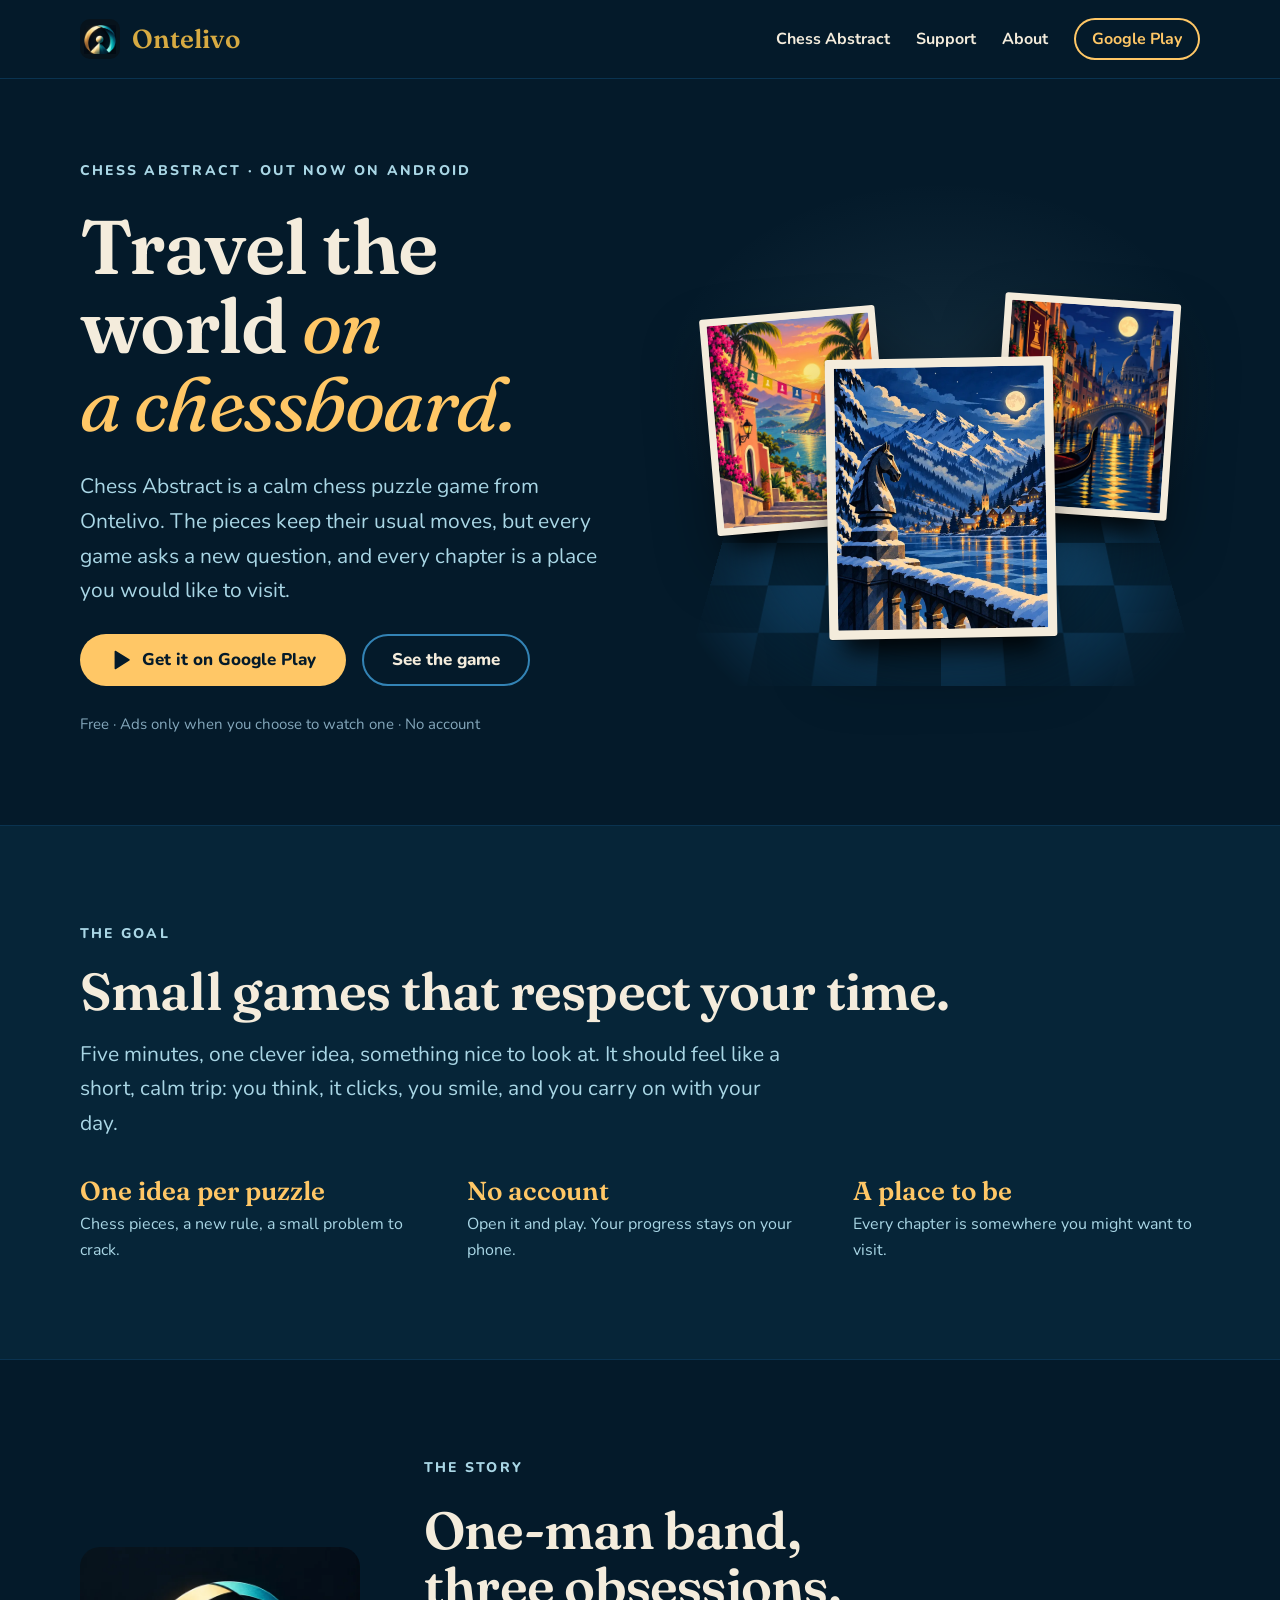
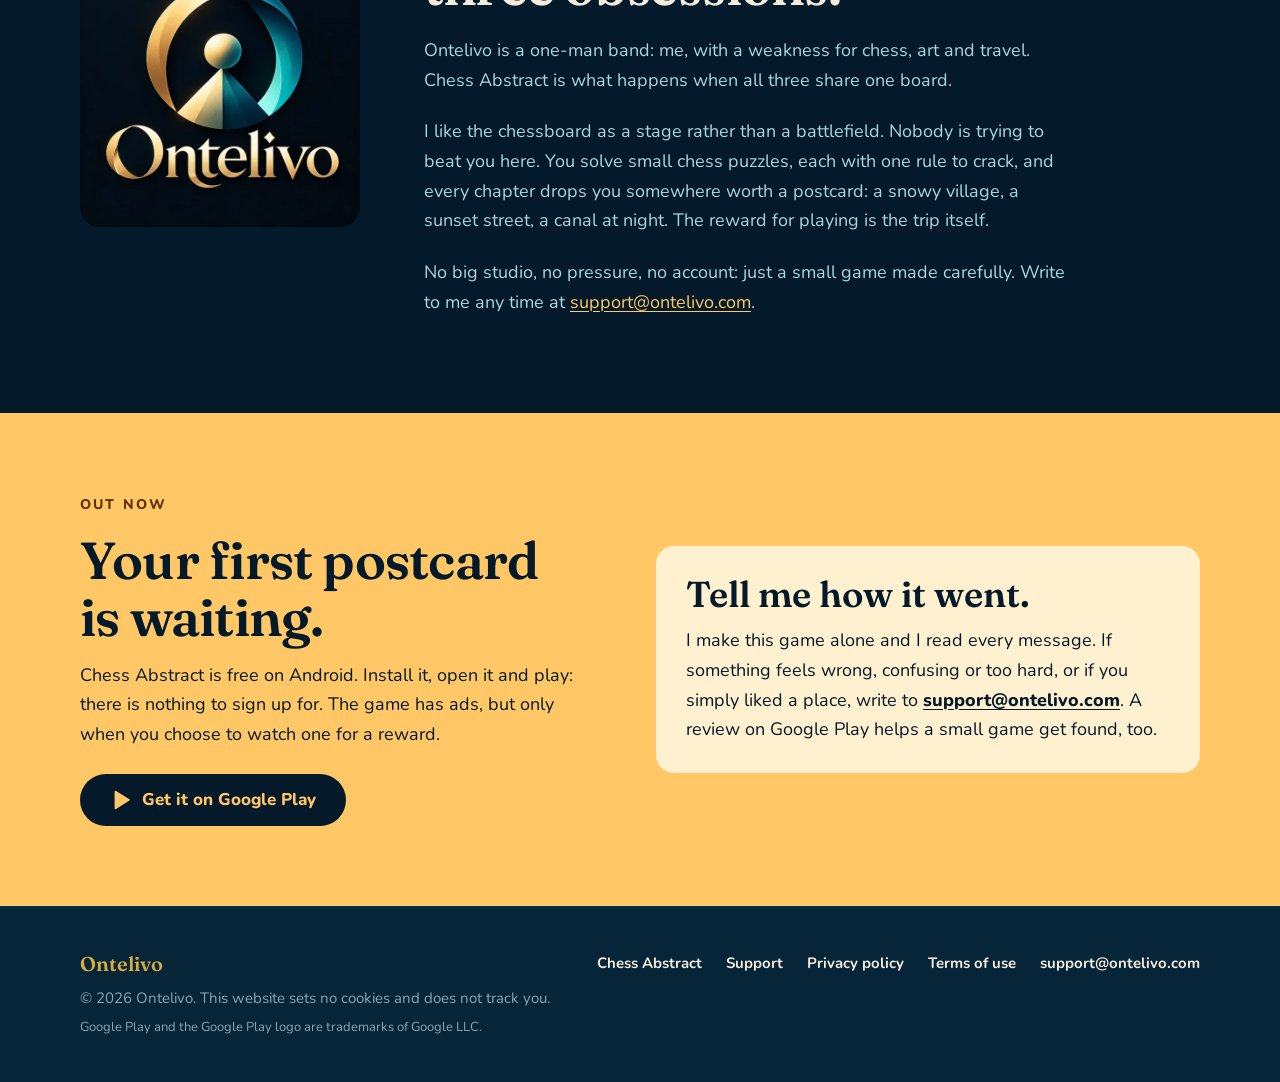
==== commit 932a5061: "Design, marketing and SEO/GEO pass after launch - Game page: Play listing hook, How it plays section" ====
--- a/index.html
+++ b/index.html
@@ -18,26 +18,23 @@
 <meta property="og:site_name" content="Ontelivo">
 <meta property="og:locale" content="en_US">
 <meta property="og:title" content="Ontelivo · Indie game studio, makers of Chess Abstract">
-<meta property="og:description" content="Ontelivo is a one-man-band indie game studio. Its first game, Chess Abstract, is a chess puzzle game that takes you around the world on a chessboard.">
+<meta property="og:description" content="Ontelivo is a one-man-band indie studio. Its first game, Chess Abstract, is a calm chess puzzle game: same moves, new games, and a trip around the world. Out now on Android.">
 <meta property="og:url" content="https://ontelivo.com/">
 <meta property="og:image" content="https://ontelivo.com/img/og.png">
 <meta property="og:image:width" content="1200">
 <meta property="og:image:height" content="630">
 <meta name="twitter:card" content="summary_large_image">
 <meta name="twitter:title" content="Ontelivo · Indie game studio, makers of Chess Abstract">
-<meta name="twitter:description" content="Ontelivo is a one-man-band indie game studio. Its first game, Chess Abstract, is a chess puzzle game that takes you around the world on a chessboard.">
+<meta name="twitter:description" content="Ontelivo is a one-man-band indie studio. Its first game, Chess Abstract, is a calm chess puzzle game: same moves, new games, and a trip around the world. Out now on Android.">
 <meta name="twitter:image" content="https://ontelivo.com/img/og.png">
 <link rel="preload" href="/fonts/nunito-400.woff2" as="font" type="font/woff2" crossorigin>
 <link rel="preload" href="/img/cover-ch1.webp" as="image" fetchpriority="high">
 <link rel="stylesheet" href="/style.css">
 <script type="application/ld+json">
-{"@context":"https://schema.org","@type":"Organization","name":"Ontelivo","url":"https://ontelivo.com/","description":"One-man-band indie game studio making short chess puzzle games.","logo":"https://ontelivo.com/img/logo.webp","email":"support@ontelivo.com"}
-</script>
-<script type="application/ld+json">
-{"@context":"https://schema.org","@type":"WebSite","name":"Ontelivo","alternateName":"Ontelivo Studio","url":"https://ontelivo.com/"}
+{"@context":"https://schema.org","@graph":[{"@type":"Organization","@id":"https://ontelivo.com/#organization","name":"Ontelivo","alternateName":"Ontelivo Studio","url":"https://ontelivo.com/","description":"One-person indie game studio, maker of Chess Abstract, a chess puzzle game for Android.","logo":{"@type":"ImageObject","url":"https://ontelivo.com/img/logo.webp","width":640,"height":640},"email":"support@ontelivo.com","sameAs":["https://play.google.com/store/apps/developer?id=Ontelivo"]},{"@type":"WebSite","@id":"https://ontelivo.com/#website","name":"Ontelivo","alternateName":"Ontelivo Studio","url":"https://ontelivo.com/","publisher":{"@id":"https://ontelivo.com/#organization"},"inLanguage":"en"}]}
 </script>
 </head>
-<body class="">
+<body class="has-cta">
 <a class="skip" href="#main">Skip to content</a>
 <header class="site-header"><div class="wrap">
   <a class="brand" href="/"><span class="mark"><img src="/img/mark.webp" alt="" width="32" height="32"></span><span class="word">Ontelivo</span></a>
@@ -52,14 +49,14 @@
 
 <section class="hero"><div class="wrap">
   <div class="hero-copy">
-    <p class="eyebrow">Indie game studio</p>
+    <p class="eyebrow">Chess Abstract · Out now on Android</p>
     <h1 class="h-xl">Travel the world <em class="accent">on a chessboard.</em></h1>
-    <p class="lead">Chess Abstract is a chess puzzle game from Ontelivo: short puzzles, one small rule at a time, set in places you would like to visit.</p>
+    <p class="lead">Chess Abstract is a calm chess puzzle game from Ontelivo. The pieces keep their usual moves, but every game asks a new question, and every chapter is a place you would like to visit.</p>
     <div class="hero-actions">
       <a class="btn btn-primary btn-play" href="https://play.google.com/store/apps/details?id=com.ontelivo.chessabstract" rel="noopener"><svg class="play-ico" width="22" height="22" viewBox="0 0 24 24" aria-hidden="true"><path fill="currentColor" d="M5 2.6v18.8c0 .6.7 1 1.2.6l15-9.4c.5-.3.5-1 0-1.3L6.2 2c-.5-.3-1.200 0-1.200.6z"/></svg><span>Get it on Google Play</span></a>
       <a class="btn btn-ghost" href="/chess-abstract/">See the game</a>
     </div>
-    <p class="hero-note">Out now on Android · Free to download · No account</p>
+    <p class="hero-note">Free · Ads only when you choose to watch&nbsp;one · No&nbsp;account</p>
   </div>
   <div class="scene-wrap">
     <div class="scene s1" role="img" aria-label="Three illustrated postcards standing on a chessboard at night: a snow-covered stone knight above a frozen Alpine lake, a Venice canal under the moon, and a sunset over a bay with bunting of chess pawns">
@@ -97,7 +94,7 @@
   <div class="left">
     <p class="eyebrow">Out now</p>
     <h2 class="h-l">Your first postcard is waiting.</h2>
-    <p>Chess Abstract is free to download on Android. Install it, open it and play: there is nothing to sign up for.</p>
+    <p>Chess Abstract is free on Android. Install it, open it and play: there is nothing to sign up for. The game has ads, but only when you choose to watch one for a reward.</p>
     <div class="hero-actions"><a class="btn btn-dark btn-play" href="https://play.google.com/store/apps/details?id=com.ontelivo.chessabstract" rel="noopener"><svg class="play-ico" width="22" height="22" viewBox="0 0 24 24" aria-hidden="true"><path fill="currentColor" d="M5 2.6v18.8c0 .6.7 1 1.2.6l15-9.4c.5-.3.5-1 0-1.3L6.2 2c-.5-.3-1.200 0-1.200.6z"/></svg><span>Get it on Google Play</span></a></div>
   </div>
   <div class="right box">
--- a/style.css
+++ b/style.css
@@ -23,11 +23,14 @@
 
 * { box-sizing: border-box; }
 html { -webkit-text-size-adjust: 100%; }
-body { margin: 0; background: var(--bg); color: var(--fg); font: 18px/1.65 var(--body); }
+body { margin: 0; background: var(--bg); color: var(--fg); font: 18px/1.65 var(--body); min-height: 100vh; min-height: 100svh; display: flex; flex-direction: column; }
+main { flex: 1 0 auto; }
 img { max-width: 100%; height: auto; }
 a { color: var(--link); text-underline-offset: 3px; }
 a:hover { text-decoration-thickness: 2px; }
 a:focus-visible, button:focus-visible { outline: 3px solid var(--lamp); outline-offset: 3px; border-radius: 4px; }
+.btn:focus-visible, .nav a.nav-cta:focus-visible { border-radius: 999px; }
+.tester a:focus-visible { outline-color: var(--night); }
 body.paper a:focus-visible { outline-color: #0d4d75; }
 @media (prefers-color-scheme: dark) { body.paper a:focus-visible { outline-color: var(--lamp); } }
 h1, h2, h3 { font-family: var(--display); font-weight: 600; margin: 0; text-wrap: balance; }
@@ -40,22 +43,26 @@
 .site-header { border-bottom: 1px solid var(--line); }
 .site-header .wrap { display: flex; flex-wrap: wrap; align-items: center; justify-content: space-between; gap: 12px 28px; padding-top: 18px; padding-bottom: 18px; }
 .brand { display: flex; align-items: center; gap: 12px; text-decoration: none; color: var(--fg); }
-.brand .mark { width: 40px; height: 40px; border-radius: 10px; background: var(--night); display: grid; place-items: center; }
-.brand .mark img { width: 32px; height: 32px; display: block; }
+.brand .mark { width: 40px; height: 40px; border-radius: 10px; background: #07131c; overflow: hidden; display: grid; place-items: center; }
+.brand .mark img { width: 32px; height: 32px; display: block; object-fit: contain; }
 .brand .word { font-family: var(--display); font-size: 26px; line-height: 1; color: var(--gold); }
 body.paper .brand .word { color: var(--fg); }
+@media (prefers-color-scheme: dark) { body.paper .brand .word { color: var(--gold); } }
 .nav { display: flex; flex-wrap: wrap; align-items: center; gap: 4px 26px; font-size: 16px; font-weight: 700; }
 .nav a { color: var(--fg); text-decoration: none; padding: 8px 0; }
 .nav a:hover { text-decoration: underline; text-underline-offset: 6px; }
 .nav a.nav-cta { padding: 8px 18px; border-radius: 999px; background: var(--lamp); color: var(--night); }
 .nav a.nav-cta:hover { background: #fff1cf; text-decoration: none; }
+/* pages with their own Play button in the hero: quieter outline pill in the header */
+body.has-cta .nav a.nav-cta { background: transparent; color: var(--lamp); box-shadow: inset 0 0 0 2px var(--lamp); }
+body.has-cta .nav a.nav-cta:hover { background: var(--well); }
 .nav a[aria-current="page"] { color: var(--link); text-decoration: underline; text-underline-offset: 6px; text-decoration-thickness: 2px; }
 
 /* buttons */
 .btn { display: inline-flex; align-items: center; justify-content: center; min-height: 52px; padding: 0 28px; border-radius: 999px; font-weight: 800; font-size: 17px; text-decoration: none; border: 2px solid transparent; }
 .btn-primary { background: var(--lamp); color: var(--night); }
 .btn-primary:hover { background: #fff1cf; }
-.btn-ghost { border-color: var(--rim); color: var(--fg); }
+.btn-ghost { border-color: #3383b5; color: var(--fg); }
 .btn-ghost:hover { background: var(--well); }
 .btn-play { gap: 10px; }
 .btn-play .play-ico { flex: none; }
@@ -111,6 +118,7 @@
 .tester .eyebrow { color: #633002; }
 .tester .left { flex: 1 1 380px; min-width: 0; display: flex; flex-direction: column; gap: 16px; }
 .tester .left p { max-width: 30em; }
+.tester a:not(.btn) { color: var(--night); font-weight: 700; }
 .tester a.mail { font-weight: 800; color: var(--night); overflow-wrap: anywhere; }
 .tester .right { flex: 1 1 420px; min-width: 0; padding: 28px 30px; border-radius: 18px; background: #fff1cf; display: flex; flex-direction: column; gap: 12px; }
 .tester .hero-actions { margin-top: 8px; }
@@ -122,6 +130,18 @@
 .gamehead .icon-row img { width: 72px; height: 72px; border-radius: 18px; }
 
 
+
+/* short link page (Instagram bio etc.) */
+.linkpage .wrap { max-width: 560px; padding-top: 56px; padding-bottom: 72px; display: flex; flex-direction: column; align-items: center; text-align: center; gap: 20px; }
+.linkpage .appicon { width: 112px; height: 112px; border-radius: 26px; }
+.linkpage .btn { width: 100%; max-width: 360px; min-height: 60px; font-size: 19px; }
+
+.linkpage .lead { text-wrap: balance; }
+.linkpage-help { font-size: 14px; color: var(--faint); max-width: 30em; }
+
+/* game page FAQ */
+#faq .faq { gap: 0; max-width: 46em; margin-top: 8px; }
+#faq .faq .q { padding: 22px 0; }
 
 /* reading pages */
 .doc-head .wrap { padding-top: 64px; padding-bottom: 28px; display: flex; flex-direction: column; gap: 14px; }
@@ -155,6 +175,10 @@
 .contact h2 { font-size: 30px; }
 .contact .addr { font-size: 22px; font-weight: 800; color: var(--lamp); overflow-wrap: anywhere; }
 .contact p { font-size: 16px; color: var(--ice); }
+@media (prefers-color-scheme: dark) {
+  body.paper .contact { background: var(--deep); border: 1px solid var(--well); }
+  body.paper .contact .template { background: var(--night); }
+}
 .template { padding: 16px 18px; border-radius: 12px; background: var(--deep); border: 1px solid var(--well); font-size: 15px; line-height: 1.7; color: var(--cream); }
 .template p { color: var(--cream); font-size: 15px; }
 .faq { flex: 999 1 520px; min-width: 0; display: flex; flex-direction: column; gap: 52px; }
@@ -180,5 +204,9 @@
   .section .wrap { padding-top: 64px; padding-bottom: 64px; }
   .tester .wrap { padding-top: 56px; padding-bottom: 56px; }
   .toc { position: static; flex-basis: 100%; }
+  /* header: Google Play pill moves up into the brand row */
+  .site-header .wrap { position: relative; padding-top: 14px; padding-bottom: 10px; row-gap: 4px; }
+  .nav { gap: 0 22px; font-size: 15px; }
+  .nav a.nav-cta { position: absolute; top: 15px; right: max(20px, env(safe-area-inset-right, 0px)); padding: 7px 14px; }
 }
 @media (prefers-reduced-motion: reduce) { * { scroll-behavior: auto !important; } }
